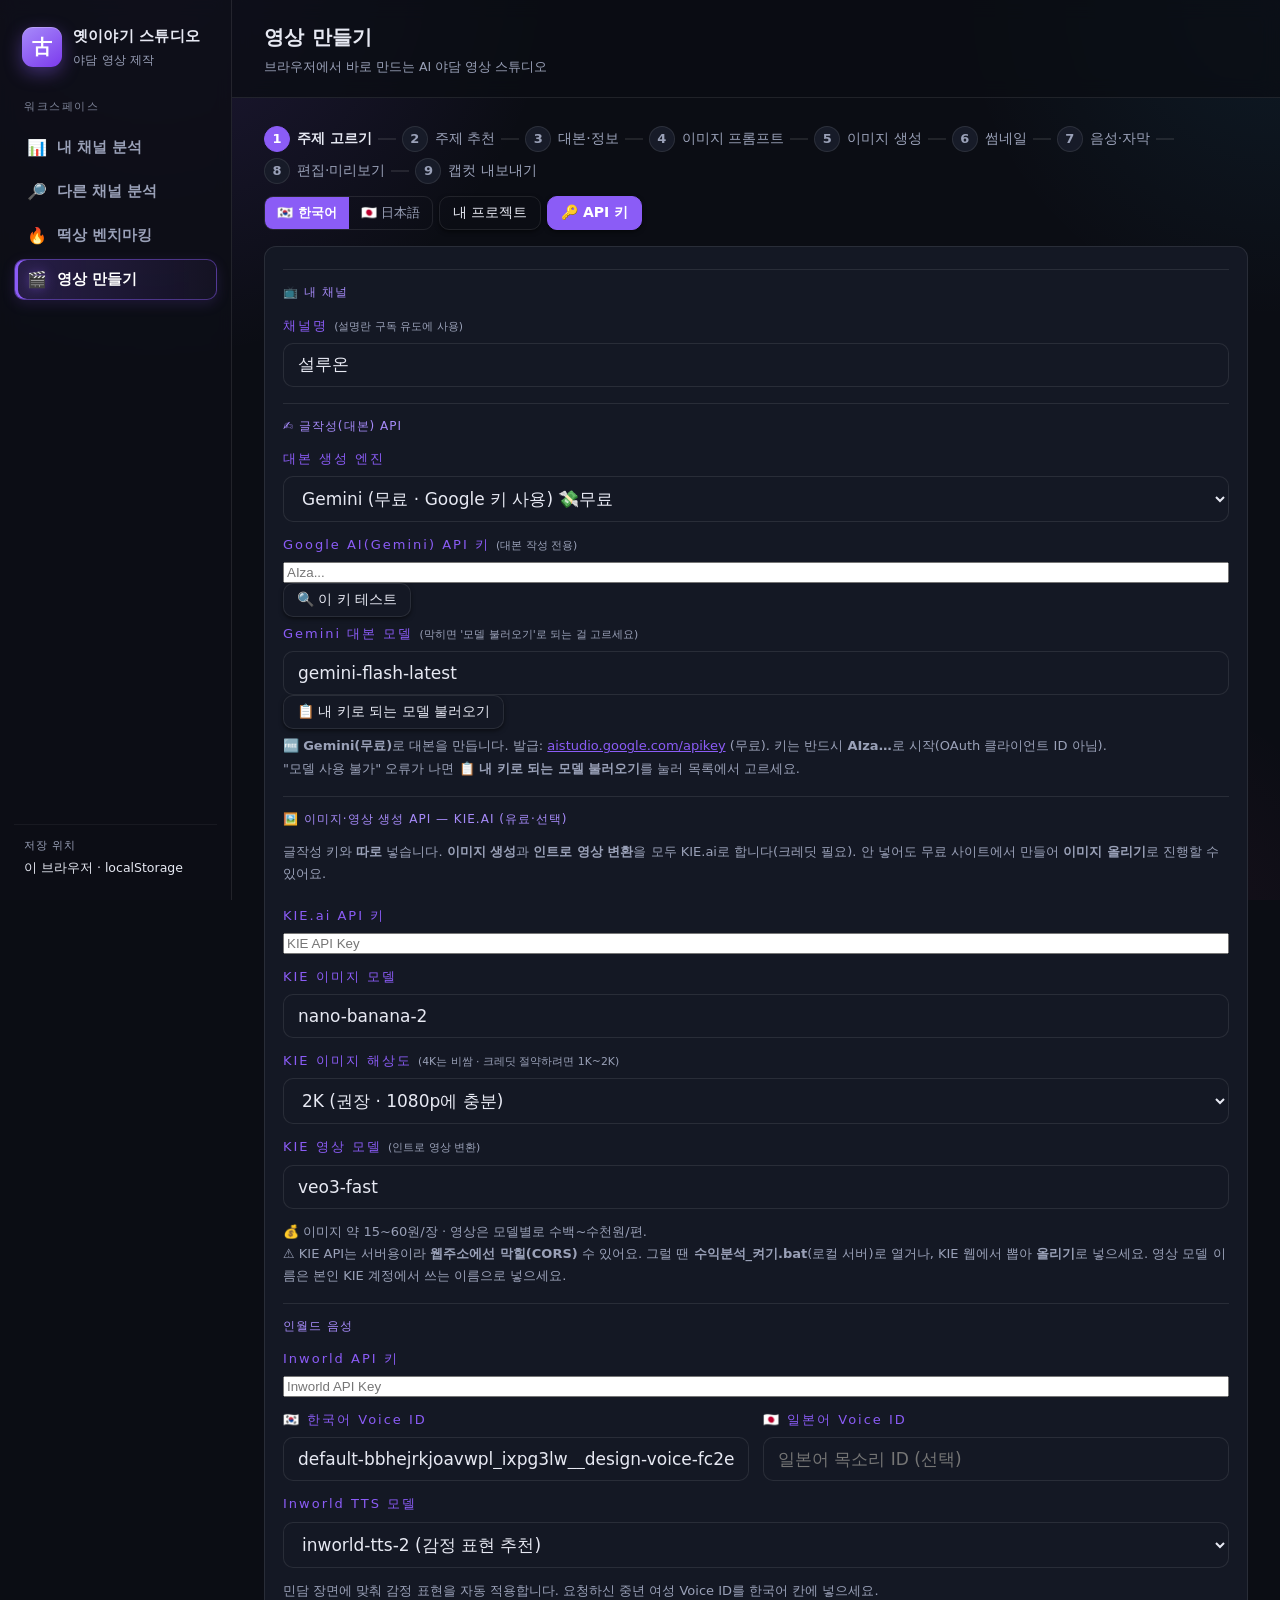
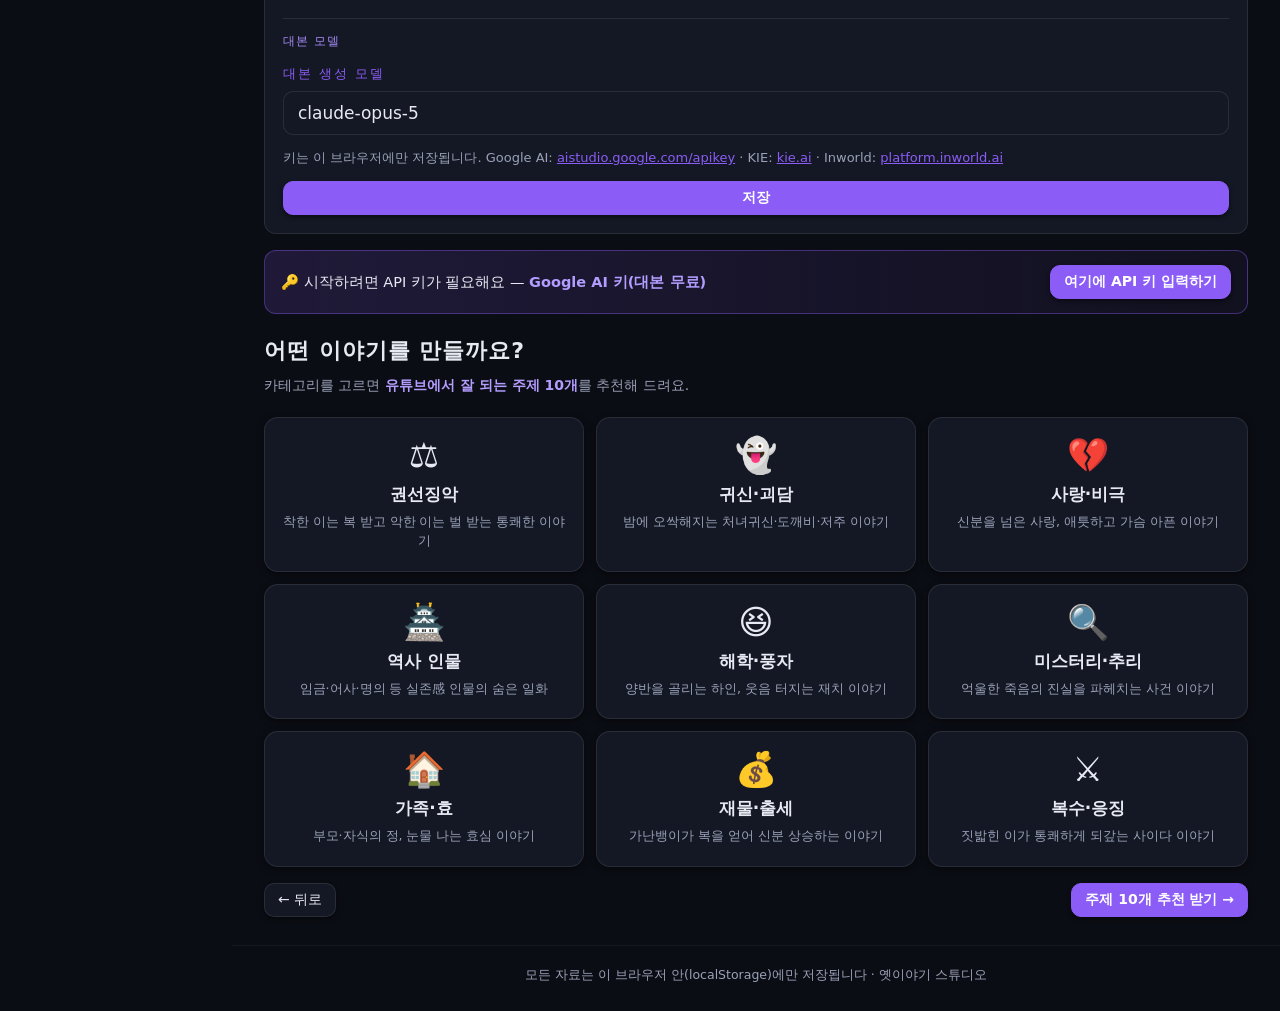
==== latest.html @ db1f82d8 "Protect saved projects during startup" ====
<!DOCTYPE html>
<html lang="ko">
<head>
  <meta charset="UTF-8" />
  <meta name="viewport" content="width=device-width, initial-scale=1.0" />
  <title>옛이야기 곳간 · 민담·야담 창작 프로그램</title>
  <link rel="preconnect" href="https://fonts.googleapis.com" />
  <link rel="preconnect" href="https://fonts.gstatic.com" crossorigin />
  <link href="https://fonts.googleapis.com/css2?family=Nanum+Myeongjo:wght@400;700;800&family=Gaegu:wght@400;700&display=swap" rel="stylesheet" />
  <link rel="stylesheet" href="styles.css" />
</head>
<body>
  <div class="app">
    <aside class="sidebar" id="sidebar">
      <div class="side-brand">
        <span class="brand-orb">古</span>
        <div class="brand-text">
          <h1>옛이야기 스튜디오</h1>
          <p>야담 영상 제작</p>
        </div>
      </div>
      <div class="side-label">워크스페이스</div>
      <nav class="tabs" id="tabs">
        <button class="tab" data-tab="mychannel" data-title="내 채널 분석"><span class="tab-ico">📊</span><span class="tab-txt">내 채널 분석</span></button>
        <button class="tab" data-tab="otherchannel" data-title="다른 채널 분석"><span class="tab-ico">🔎</span><span class="tab-txt">다른 채널 분석</span></button>
        <button class="tab" data-tab="benchmark" data-title="떡상 벤치마킹"><span class="tab-ico">🔥</span><span class="tab-txt">떡상 벤치마킹</span></button>
        <button class="tab tab-producer is-active" data-tab="producer" data-title="영상 만들기"><span class="tab-ico">🎬</span><span class="tab-txt">영상 만들기</span></button>
        <button class="tab tab-studio" data-tab="studio" data-title="대본 공방"><span class="tab-ico">✦</span><span class="tab-txt">대본 공방</span></button>
        <button class="tab" data-tab="inspire" data-title="영감 얻기"><span class="tab-ico">🎲</span><span class="tab-txt">영감 얻기</span></button>
        <button class="tab" data-tab="write" data-title="이야기 짓기"><span class="tab-ico">✍️</span><span class="tab-txt">이야기 짓기</span></button>
        <button class="tab" data-tab="library" data-title="이야기 서재"><span class="tab-ico">📚</span><span class="tab-txt">이야기 서재</span><span class="count" id="libCount">0</span></button>
      </nav>
      <div class="side-foot">
        <div class="side-foot-label">저장 위치</div>
        <div class="side-foot-name">이 브라우저 · localStorage</div>
      </div>
    </aside>

    <div class="workarea">
      <header class="topbar">
        <div>
          <div class="topbar-title" id="topTitle">영상 만들기</div>
          <div class="topbar-sub">브라우저에서 바로 만드는 AI 야담 영상 스튜디오</div>
        </div>
      </header>

    <main>
      <!-- ============ 영상 만들기 (제작 마법사) ============ -->
      <section class="panel is-active" id="panel-producer">
        <div class="prod">
          <div class="prod-topbar">
            <div class="prod-stepper" id="prodStepper"></div>
            <div class="prod-topbtns">
              <div class="lang-toggle" id="langToggle">
                <button data-lang="ko" class="on">🇰🇷 한국어</button>
                <button data-lang="ja">🇯🇵 日本語</button>
              </div>
              <button class="btn btn-ghost sm" id="prodProjects">내 프로젝트</button>
              <button class="btn btn-primary sm" id="prodSettings">🔑 API 키</button>
            </div>
          </div>

          <!-- 키 설정 패널 -->
          <div class="settings-panel" id="prodKeyPanel" hidden>
            <div class="key-divider">📺 내 채널</div>
            <label class="field">
              <span class="field-label">채널명 <small>(설명란 구독 유도에 사용)</small></span>
              <input type="text" id="prodChannelName" placeholder="설루온" autocomplete="off" />
            </label>

            <div class="key-divider">✍️ 글작성(대본) API</div>
            <label class="field">
              <span class="field-label">대본 생성 엔진</span>
              <select id="prodTextProvider">
                <option value="gemini">Gemini (무료 · Google 키 사용) 💸무료</option>
                <option value="claude">Claude (유료 · 고품질)</option>
              </select>
            </label>
            <div id="geminiTextField">
              <label class="field">
                <span class="field-label">Google AI(Gemini) API 키 <small>(대본 작성 전용)</small></span>
                <input type="password" id="prodGeminiKey" placeholder="AIza..." autocomplete="off" />
              </label>
              <div class="yt-row" style="margin:0 0 6px">
                <button type="button" class="btn sm" id="prodTestGemini">🔍 이 키 테스트</button>
                <span id="prodTestGeminiResult" class="settings-note" style="margin:0"></span>
              </div>
              <label class="field">
                <span class="field-label">Gemini 대본 모델 <small>(막히면 '모델 불러오기'로 되는 걸 고르세요)</small></span>
                <input type="text" id="prodGeminiTextModel" list="geminiTextModelList" placeholder="gemini-flash-latest" />
                <datalist id="geminiTextModelList">
                  <option value="gemini-flash-latest"></option>
                  <option value="gemini-2.5-flash"></option>
                  <option value="gemini-2.5-pro"></option>
                  <option value="gemini-2.0-flash"></option>
                </datalist>
              </label>
              <div class="yt-row" style="margin:0 0 6px">
                <button type="button" class="btn sm" id="prodLoadGeminiModels">📋 내 키로 되는 모델 불러오기</button>
                <span id="prodGeminiModelsResult" class="settings-note" style="margin:0"></span>
              </div>
              <p class="settings-note">🆓 <b>Gemini(무료)</b>로 대본을 만듭니다. 발급: <a href="https://aistudio.google.com/apikey" target="_blank" rel="noopener">aistudio.google.com/apikey</a> (무료). 키는 반드시 <b>AIza…</b>로 시작(OAuth 클라이언트 ID 아님). <br>"모델 사용 불가" 오류가 나면 <b>📋 내 키로 되는 모델 불러오기</b>를 눌러 목록에서 고르세요.</p>
            </div>
            <div id="claudeTextField" hidden>
              <label class="field">
                <span class="field-label">Anthropic(Claude) API 키 <small>(유료 · 고품질)</small></span>
                <input type="password" id="prodClaudeKey" placeholder="sk-ant-..." autocomplete="off" />
              </label>
              <p class="settings-note">✍️ <b>Claude(유료)</b>로 고품질 대본. 발급: <a href="https://console.anthropic.com/settings/keys" target="_blank" rel="noopener">console.anthropic.com/settings/keys</a>. 모델은 아래 <b>대본 모델</b>에서 변경.</p>
            </div>

            <div class="key-divider">🖼️ 이미지·영상 생성 API — KIE.ai (유료·선택)</div>
            <p class="settings-note" style="margin-bottom:8px">글작성 키와 <b>따로</b> 넣습니다. <b>이미지 생성</b>과 <b>인트로 영상 변환</b>을 모두 KIE.ai로 합니다(크레딧 필요). 안 넣어도 무료 사이트에서 만들어 <b>이미지 올리기</b>로 진행할 수 있어요.</p>
            <label class="field">
              <span class="field-label">KIE.ai API 키</span>
              <input type="password" id="prodKieKey" placeholder="KIE API Key" autocomplete="off" />
            </label>
            <label class="field">
              <span class="field-label">KIE 이미지 모델</span>
              <input type="text" id="prodKieModel" list="kieModelList" placeholder="nano-banana-2" />
              <datalist id="kieModelList">
                <option value="nano-banana-2">nano-banana-2</option>
                <option value="nano-banana-pro">nano-banana-pro</option>
                <option value="nano-banana-2-lite">nano-banana-2-lite</option>
              </datalist>
            </label>
            <label class="field">
              <span class="field-label">KIE 이미지 해상도 <small>(4K는 비쌈 · 크레딧 절약하려면 1K~2K)</small></span>
              <select id="prodKieRes">
                <option value="1K">1K (가장 저렴)</option>
                <option value="2K" selected>2K (권장 · 1080p에 충분)</option>
                <option value="4K">4K (고화질 · 비쌈)</option>
              </select>
            </label>
            <label class="field">
              <span class="field-label">KIE 영상 모델 <small>(인트로 영상 변환)</small></span>
              <input type="text" id="prodKieVideoModel" list="kieVideoList" placeholder="veo3-fast" />
              <datalist id="kieVideoList">
                <option value="veo3-fast"></option>
                <option value="veo3"></option>
                <option value="kling-v2"></option>
                <option value="runway-gen3"></option>
                <option value="sora-2"></option>
              </datalist>
            </label>
            <p class="settings-note">💰 이미지 약 15~60원/장 · 영상은 모델별로 수백~수천원/편. <br>⚠ KIE API는 서버용이라 <b>웹주소에선 막힐(CORS)</b> 수 있어요. 그럴 땐 <b>수익분석_켜기.bat</b>(로컬 서버)로 열거나, KIE 웹에서 뽑아 <b>올리기</b>로 넣으세요. 영상 모델 이름은 본인 KIE 계정에서 쓰는 이름으로 넣으세요.</p>

            <div class="key-divider">인월드 음성</div>
            <label class="field">
              <span class="field-label">Inworld API 키</span>
              <input type="password" id="prodInworldKey" placeholder="Inworld API Key" autocomplete="off" />
            </label>
            <div class="editor-row">
              <label class="field" style="flex:1">
                <span class="field-label">🇰🇷 한국어 Voice ID</span>
                <input type="text" id="prodInworldVoiceKo" placeholder="default-bbhe..." autocomplete="off" />
              </label>
              <label class="field" style="flex:1">
                <span class="field-label">🇯🇵 일본어 Voice ID</span>
                <input type="text" id="prodInworldVoiceJa" placeholder="일본어 목소리 ID (선택)" autocomplete="off" />
              </label>
            </div>
            <label class="field">
              <span class="field-label">Inworld TTS 모델</span>
              <select id="prodInworldModel"><option value="inworld-tts-2">inworld-tts-2 (감정 표현 추천)</option><option value="inworld-tts-1.5-max">inworld-tts-1.5-max</option></select>
            </label>
            <p class="settings-note">민담 장면에 맞춰 감정 표현을 자동 적용합니다. 요청하신 중년 여성 Voice ID를 한국어 칸에 넣으세요.</p>

            <div class="key-divider">대본 모델</div>
            <label class="field">
              <span class="field-label">대본 생성 모델</span>
              <input type="text" id="prodModel" list="modelList" placeholder="claude-opus-5" />
            </label>
            <p class="settings-note">키는 이 브라우저에만 저장됩니다. Google AI: <a href="https://aistudio.google.com/apikey" target="_blank" rel="noopener">aistudio.google.com/apikey</a> · KIE: <a href="https://kie.ai" target="_blank" rel="noopener">kie.ai</a> · Inworld: <a href="https://platform.inworld.ai" target="_blank" rel="noopener">platform.inworld.ai</a></p>
            <button class="btn btn-primary sm" id="prodSaveKeys">저장</button>
          </div>

          <!-- 프로젝트 목록 패널 -->
          <div class="settings-panel" id="prodProjPanel" hidden>
            <span class="field-label">저장된 프로젝트</span>
            <div id="prodProjList" class="proj-list"></div>
          </div>

          <div class="prod-body" id="prodBody"></div>

          <div class="prod-nav" id="prodNav"></div>
        </div>
      </section>

      <!-- ============ 영감 얻기 ============ -->
      <section class="panel" id="panel-inspire">
        <div class="panel-head">
          <h2>이야기 씨앗 뽑기</h2>
          <p class="hint">주사위를 굴리듯 옛이야기 재료를 뽑아 보세요. 마음에 드는 조합이 나오면 <b>이 씨앗으로 이야기 짓기</b>를 눌러 바로 글을 쓸 수 있어요.</p>
        </div>

        <div class="seed-grid">
          <article class="seed-card" data-key="opening">
            <div class="seed-label">시작하는 말</div>
            <div class="seed-value" id="seed-opening">—</div>
            <button class="reroll" data-reroll="opening" title="다시 뽑기">↻</button>
          </article>
          <article class="seed-card" data-key="character">
            <div class="seed-label">등장인물</div>
            <div class="seed-value" id="seed-character">—</div>
            <button class="reroll" data-reroll="character" title="다시 뽑기">↻</button>
          </article>
          <article class="seed-card" data-key="setting">
            <div class="seed-label">때와 곳</div>
            <div class="seed-value" id="seed-setting">—</div>
            <button class="reroll" data-reroll="setting" title="다시 뽑기">↻</button>
          </article>
          <article class="seed-card" data-key="event">
            <div class="seed-label">일어나는 일</div>
            <div class="seed-value" id="seed-event">—</div>
            <button class="reroll" data-reroll="event" title="다시 뽑기">↻</button>
          </article>
          <article class="seed-card" data-key="item">
            <div class="seed-label">신묘한 물건</div>
            <div class="seed-value" id="seed-item">—</div>
            <button class="reroll" data-reroll="item" title="다시 뽑기">↻</button>
          </article>
          <article class="seed-card" data-key="moral">
            <div class="seed-label">전하는 교훈</div>
            <div class="seed-value" id="seed-moral">—</div>
            <button class="reroll" data-reroll="moral" title="다시 뽑기">↻</button>
          </article>
        </div>

        <div class="seed-actions">
          <button class="btn btn-primary" id="rollAll">🎲 전부 새로 뽑기</button>
          <button class="btn" id="useSeed">✍️ 이 씨앗으로 이야기 짓기</button>
        </div>
      </section>

      <!-- ============ 이야기 짓기 ============ -->
      <section class="panel" id="panel-write">
        <div class="editor">
          <div class="editor-row">
            <label class="field genre-field">
              <span class="field-label">갈래</span>
              <select id="genre">
                <option>민담</option>
                <option>야담</option>
                <option>전설</option>
                <option>신화</option>
                <option>우화</option>
                <option>옛날이야기</option>
              </select>
            </label>
            <label class="field title-field">
              <span class="field-label">제목</span>
              <input type="text" id="title" placeholder="예) 은혜 갚은 호랑이" maxlength="60" />
            </label>
          </div>

          <div class="seed-strip" id="seedStrip" hidden>
            <span class="strip-label">뽑은 씨앗</span>
            <div class="strip-chips" id="seedChips"></div>
            <button class="chip-insert" id="insertSeed" title="본문 앞에 살짝 넣기">본문에 넣기</button>
          </div>

          <label class="field">
            <span class="field-label">본문</span>
            <textarea id="body" placeholder="옛날 옛적, 호랑이 담배 피우던 시절에…"></textarea>
          </label>

          <div class="editor-foot">
            <span class="meta" id="wordCount">0자</span>
            <div class="editor-buttons">
              <button class="btn" id="newStory">새 이야기</button>
              <button class="btn btn-primary" id="saveStory">저장하기</button>
            </div>
          </div>
        </div>
      </section>

      <!-- ============ 이야기 서재 ============ -->
      <section class="panel" id="panel-library">
        <div class="panel-head library-head">
          <h2>이야기 서재</h2>
          <div class="lib-tools">
            <input type="search" id="search" placeholder="제목·내용 찾기" />
            <button class="btn btn-ghost" id="exportAll" title="모든 이야기를 백업 파일로 내려받기">전체 내보내기</button>
          </div>
        </div>
        <div id="libraryList" class="library-list"></div>
        <p class="empty" id="libEmpty">아직 지은 이야기가 없어요. <b>이야기 짓기</b>에서 첫 이야기를 남겨 보세요.</p>
      </section>
      <!-- ============ 대본 공방 (AI) ============ -->
      <section class="panel" id="panel-studio">
        <div class="studio">
          <div class="studio-bar">
            <div class="mode-picker" id="modePicker">
              <button class="mode is-active" data-mode="daebon">① 야담 대본</button>
              <button class="mode" data-mode="flow">② 이미지 프롬프트</button>
              <button class="mode" data-mode="thumb">③ 썸네일</button>
            </div>
            <div class="studio-tools">
              <button class="btn btn-ghost sm" id="styleBtn" hidden>화풍 프리셋</button>
              <button class="btn btn-ghost sm" id="newChat">새 대화</button>
              <button class="btn btn-ghost sm" id="exportChat">대화 내보내기</button>
              <button class="btn btn-ghost sm" id="settingsBtn">⚙ 설정</button>
            </div>
          </div>

          <p class="mode-desc" id="modeDesc"></p>

          <!-- 설정 패널 -->
          <div class="settings-panel" id="settingsPanel" hidden>
            <label class="field">
              <span class="field-label">Anthropic API 키 <small>(브라우저에만 저장, 서버 전송 없음)</small></span>
              <input type="password" id="apiKey" placeholder="sk-ant-..." autocomplete="off" />
            </label>
            <div class="editor-row">
              <label class="field" style="flex:1">
                <span class="field-label">모델</span>
                <input type="text" id="model" list="modelList" placeholder="claude-opus-5" />
                <datalist id="modelList">
                  <option value="claude-opus-5"></option>
                  <option value="claude-sonnet-5"></option>
                  <option value="claude-haiku-4-5-20251001"></option>
                  <option value="claude-opus-4-1"></option>
                  <option value="claude-sonnet-4-5"></option>
                </datalist>
              </label>
              <label class="field" style="width:150px">
                <span class="field-label">응답 최대 길이</span>
                <input type="number" id="maxTokens" value="16000" min="1024" max="64000" step="1024" />
              </label>
            </div>
            <p class="settings-note">Opus판 프롬프트는 <b>opus</b> 모델, 가벼운 진행은 <b>sonnet</b> 모델을 추천합니다. 키는 <a href="https://console.anthropic.com/settings/keys" target="_blank" rel="noopener">console.anthropic.com</a>에서 발급.</p>
            <button class="btn btn-primary sm" id="saveSettings">저장</button>
          </div>

          <!-- 화풍 프리셋 패널 -->
          <div class="settings-panel" id="stylePanel" hidden>
            <span class="field-label">화풍 프리셋 (선택하면 입력창에 삽입)</span>
            <div class="style-list" id="styleList"></div>
          </div>

          <!-- 채팅 -->
          <div class="chat-log" id="chatLog">
            <div class="chat-hello" id="chatHello"></div>
          </div>

          <div class="chat-input-row">
            <button class="btn sm" id="continueBtn" title="이어서 작성">계속</button>
            <textarea id="chatInput" rows="2" placeholder="메시지를 입력하세요. (Enter 전송 · Shift+Enter 줄바꿈)"></textarea>
            <button class="btn btn-primary" id="sendBtn">보내기</button>
            <button class="btn" id="stopBtn" hidden>중지</button>
          </div>
        </div>
      </section>
      <!-- ============ 유튜브 분석·벤치마킹 ============ -->
      <!-- 📊 내 채널 분석 · 수익 (구글 로그인) -->
      <section class="panel" id="panel-mychannel">
        <div class="yt">
          <div class="yt-section">
            <h2 class="prod-h">내 채널 분석 · 수익</h2>
            <p class="prod-sub">구글로 로그인하면 <b>최근 28일 조회수·시청시간·구독자 증가·예상 수익</b>이 바로 나옵니다. (반드시 <b>수익분석_켜기.bat</b>=localhost로 열어야 로그인돼요.)</p>
            <label class="field">
              <span class="field-label">OAuth 클라이언트 ID <small>(한 번만 입력하면 기억됩니다)</small></span>
              <input type="text" id="ytClientId" placeholder="xxxxx.apps.googleusercontent.com" autocomplete="off" />
            </label>
            <div class="yt-row">
              <button class="btn btn-primary" id="ytLogin">🔓 로그인하고 분석 보기</button>
              <button class="btn btn-ghost sm" id="ytLogout" hidden>로그아웃</button>
            </div>
            <div id="ytMineResult"></div>
            <p class="settings-note" style="margin-top:14px">※ 예상 수익은 수익 창출 채널일 때만. 필요한 API 사용 설정: Google Cloud에서 <b>YouTube Analytics API</b> + <b>YouTube Data API v3</b>.</p>
          </div>
        </div>
      </section>

      <!-- 🔎 다른 채널 분석 (공개 지표) -->
      <section class="panel" id="panel-otherchannel">
        <div class="yt">
          <div class="yt-section">
            <h2 class="prod-h">다른 채널 분석 <span style="font-size:13px;color:var(--ink-soft)">(인기 채널 자동)</span></h2>
            <p class="prod-sub">이 메뉴를 열면 <b>자동으로</b> 인기 야담 채널들을 구독자순으로 분석해요. 핸들·URL 입력 필요 없어요. 검색어를 바꾸면 그걸 기억합니다.</p>
            <label class="field">
              <span class="field-label">YouTube Data API 키 <small>(한 번만 저장)</small></span>
              <div class="yt-row" style="margin:0">
                <input type="password" id="ytKey" placeholder="AIza..." autocomplete="off" style="flex:1" />
                <button class="btn sm" id="ytSaveKey">저장</button>
              </div>
            </label>
            <div class="yt-row">
              <input type="text" id="ytChanQuery" placeholder="분야 검색어 (예: 야담, 옛날이야기, 괴담)" />
              <select id="ytChanRegion">
                <option value="KR">🇰🇷 한국</option>
                <option value="JP">🇯🇵 일본</option>
                <option value="US">🇺🇸 미국</option>
              </select>
              <button class="btn btn-primary" id="ytChanSearch">채널 찾기</button>
            </div>
            <div id="ytChannelResult"></div>
          </div>
        </div>
      </section>

      <!-- 🔥 떡상 벤치마킹 -->
      <section class="panel" id="panel-benchmark">
        <div class="yt">
          <div class="yt-section">
            <h2 class="prod-h">떡상 벤치마킹 <span style="font-size:14px;color:var(--ink-soft)">(최근 7일 급상승)</span></h2>
            <p class="prod-sub">이 메뉴를 열면 <b>자동으로</b> 최근 7일 조회수 상위 영상이 떠요. 검색어를 바꾸면 그걸 기억합니다. 제목을 눌러 바로 대본으로.</p>
            <label class="field">
              <span class="field-label">YouTube Data API 키 <small>(한 번만 저장)</small></span>
              <div class="yt-row" style="margin:0">
                <input type="password" id="ytKey2" placeholder="AIza..." autocomplete="off" style="flex:1" />
                <button class="btn sm" id="ytSaveKey2">저장</button>
              </div>
            </label>
            <div class="yt-row">
              <input type="text" id="ytQuery" placeholder="검색어 (예: 야담, 옛날이야기, 괴담)" />
              <select id="ytRegion">
                <option value="KR">🇰🇷 한국</option>
                <option value="JP">🇯🇵 일본</option>
                <option value="US">🇺🇸 미국</option>
              </select>
              <button class="btn btn-primary" id="ytSearch">검색</button>
            </div>
            <div id="ytBenchResult"></div>
          </div>
        </div>
      </section>
    </main>

      <footer class="site-footer">
        <p>모든 자료는 이 브라우저 안(localStorage)에만 저장됩니다 · 옛이야기 스튜디오</p>
      </footer>
    </div>
  </div>

  <!-- 이야기 읽기 창 -->
  <div class="modal" id="readerModal" hidden>
    <div class="modal-backdrop" data-close></div>
    <div class="modal-box scroll-paper">
      <button class="modal-close" data-close title="닫기">✕</button>
      <div class="reader-genre" id="readerGenre"></div>
      <h2 class="reader-title" id="readerTitle"></h2>
      <div class="reader-date" id="readerDate"></div>
      <div class="reader-body" id="readerBody"></div>
      <div class="reader-actions">
        <button class="btn" id="editFromReader">고쳐 쓰기</button>
        <button class="btn btn-ghost" id="exportOne">글로 내보내기</button>
      </div>
    </div>
  </div>

  <div class="toast" id="toast" hidden></div>

  <script src="data.js"></script>
  <script src="prompts.js"></script>
  <script src="app.js"></script>
  <script src="studio.js"></script>
  <script src="producer.js?v=project-recovery-20260804"></script>
  <script src="youtube.js"></script>
</body>
</html>
---- styles.css ----
:root {
  --ink: #e7e9f3;
  --ink-soft: #9aa1b8;
  --paper: #0b0d14;
  --paper-2: #171b28;
  --paper-card: #141824;
  --line: rgba(255,255,255,0.09);
  --line-soft: rgba(255,255,255,0.05);
  --seal: #8b5cf6;
  --seal-soft: #a78bfa;
  --accent: #b39dff;
  --good: #34d399;
  --danger: #f87171;
  --shadow: rgba(0,0,0,0.5);
  --glow: rgba(139,92,246,0.40);
  --sans: "Pretendard", system-ui, -apple-system, "Apple SD Gothic Neo", "Malgun Gothic", "맑은 고딕", sans-serif;
}

* { box-sizing: border-box; }

html, body {
  margin: 0;
  padding: 0;
  background: var(--paper);
  color: var(--ink);
  font-family: var(--sans);
  line-height: 1.7;
  -webkit-font-smoothing: antialiased;
}
body {
  min-height: 100vh;
  background-image:
    radial-gradient(900px circle at 12% -5%, rgba(139,92,246,0.16), transparent 45%),
    radial-gradient(800px circle at 100% 0%, rgba(56,189,248,0.08), transparent 40%),
    radial-gradient(700px circle at 85% 110%, rgba(236,72,153,0.08), transparent 45%);
  background-attachment: fixed;
}

/* ===== 앱 셸 (사이드바 + 본문) ===== */
.app { display: flex; min-height: 100vh; }

.sidebar {
  flex: none;
  width: 232px;
  position: sticky;
  top: 0;
  align-self: flex-start;
  height: 100vh;
  overflow-y: auto;
  background: rgba(13,15,23,0.86);
  backdrop-filter: blur(8px);
  border-right: 1px solid var(--line);
  padding: 20px 14px;
  display: flex;
  flex-direction: column;
  gap: 6px;
}
.side-brand { display: flex; align-items: center; gap: 11px; padding: 4px 8px 14px; }
.brand-orb {
  flex: none; width: 40px; height: 40px; display: grid; place-items: center;
  font-size: 20px; font-weight: 800; color: #fff; border-radius: 11px;
  background: linear-gradient(145deg, #a78bfa, #7c3aed);
  box-shadow: 0 6px 18px var(--glow), inset 0 1px 0 rgba(255,255,255,0.25);
}
.brand-text h1 { margin: 0; font-size: 15px; font-weight: 800; letter-spacing: .2px; }
.brand-text p { margin: 1px 0 0; font-size: 11.5px; color: var(--ink-soft); letter-spacing: .3px; }
.side-label {
  font-size: 11px; letter-spacing: 1.5px; color: var(--ink-soft);
  text-transform: uppercase; padding: 8px 10px 4px; opacity: .8;
}

.tabs { display: flex; flex-direction: column; gap: 3px; }
.tab {
  appearance: none; border: 1px solid transparent; background: transparent;
  color: var(--ink-soft); font-family: inherit; font-size: 14.5px; font-weight: 600;
  cursor: pointer; border-radius: 10px; padding: 10px 12px;
  display: flex; align-items: center; gap: 10px; text-align: left;
  transition: background .14s, color .14s, border-color .14s;
}
/* 사용 안 하는 탭 숨김 (영상 만들기 · 유튜브 분석만 노출) */
.tab[data-tab="inspire"], .tab[data-tab="write"], .tab[data-tab="library"], .tab[data-tab="studio"] { display: none; }
.tab-ico { font-size: 16px; width: 20px; text-align: center; flex: none; }
.tab-txt { flex: 1; }
.tab:hover { background: rgba(255,255,255,0.05); color: var(--ink); }
.tab.is-active {
  background: linear-gradient(90deg, rgba(139,92,246,0.22), rgba(139,92,246,0.06));
  color: #fff; border-color: rgba(139,92,246,0.45);
  box-shadow: inset 3px 0 0 var(--seal), 0 4px 14px rgba(139,92,246,0.15);
}
.count {
  display: inline-grid; place-items: center; min-width: 20px; height: 20px; padding: 0 6px;
  background: var(--seal); color: #fff; border-radius: 20px; font-size: 11px; font-weight: 700;
}
.tab:not(.is-active) .count { background: rgba(255,255,255,0.12); color: var(--ink-soft); }

.side-foot { margin-top: auto; padding: 12px 10px 2px; border-top: 1px solid var(--line-soft); }
.side-foot-label { font-size: 10.5px; letter-spacing: 1px; color: var(--ink-soft); text-transform: uppercase; }
.side-foot-name { font-size: 12.5px; color: var(--ink); margin-top: 2px; }

/* ===== 본문 영역 ===== */
.workarea { flex: 1; min-width: 0; display: flex; flex-direction: column; }
.topbar {
  display: flex; align-items: center; justify-content: space-between;
  padding: 20px 32px; border-bottom: 1px solid var(--line);
  position: sticky; top: 0; z-index: 5;
  background: rgba(11,13,20,0.78); backdrop-filter: blur(10px);
}
.topbar-title { font-size: 20px; font-weight: 800; letter-spacing: .3px; }
.topbar-sub { font-size: 12.5px; color: var(--ink-soft); margin-top: 2px; }

/* ===== 본문 공통 ===== */
main { flex: 1; padding: 28px 32px; max-width: 1080px; width: 100%; }
.panel { display: none; animation: fade .3s ease; }
.panel.is-active { display: block; }
@keyframes fade { from { opacity: 0; transform: translateY(6px);} to { opacity: 1; transform: none;} }

.panel-head h2 {
  margin: 0 0 6px;
  font-size: 24px;
  letter-spacing: 2px;
}
.hint, .meta { color: var(--ink-soft); }
.hint { font-size: 14px; margin: 0 0 22px; }
.hint b { color: var(--accent); }

/* ===== 씨앗 카드 ===== */
.seed-grid {
  display: grid;
  grid-template-columns: repeat(2, 1fr);
  gap: 14px;
}
.seed-card {
  position: relative;
  background: var(--paper-card);
  border: 1px solid var(--line);
  border-radius: 12px;
  padding: 16px 46px 16px 18px;
  min-height: 78px;
  box-shadow: 0 2px 6px var(--shadow);
}
.seed-label {
  font-size: 13px;
  color: var(--seal);
  letter-spacing: 3px;
  margin-bottom: 6px;
}
.seed-value {
  font-size: 19px;
  font-weight: 700;
  min-height: 26px;
  transition: opacity .18s;
}
.seed-value.flip { opacity: 0; }
.reroll {
  position: absolute;
  top: 12px;
  right: 12px;
  width: 30px;
  height: 30px;
  border-radius: 50%;
  border: 1px solid var(--line);
  background: var(--paper-2);
  color: var(--ink-soft);
  font-size: 16px;
  cursor: pointer;
  transition: transform .3s, background .15s;
}
.reroll:hover { background: var(--paper); color: var(--ink); }
.reroll:active { transform: rotate(180deg); }

.seed-actions {
  display: flex;
  gap: 12px;
  margin-top: 24px;
  flex-wrap: wrap;
}

/* ===== 버튼 ===== */
.btn {
  appearance: none;
  font-family: inherit;
  font-size: 16px;
  padding: 11px 22px;
  border-radius: 10px;
  border: 1px solid var(--line);
  background: var(--paper-card);
  color: var(--ink);
  cursor: pointer;
  transition: all .15s;
  box-shadow: 0 2px 4px var(--shadow);
}
.btn:hover { transform: translateY(-1px); }
.btn:active { transform: translateY(0); }
.btn-primary {
  background: var(--seal);
  border-color: var(--seal);
  color: #fff;
  font-weight: 700;
}
.btn-primary:hover { background: var(--seal-soft); }
.btn-ghost { background: transparent; }

/* ===== 에디터 ===== */
.editor { display: flex; flex-direction: column; gap: 16px; }
.editor-row { display: flex; gap: 14px; }
.field { display: flex; flex-direction: column; gap: 6px; }
.title-field { flex: 1; }
.field-label { font-size: 13px; color: var(--seal); letter-spacing: 2px; }
select, input[type="text"], input[type="search"], textarea {
  font-family: inherit;
  font-size: 17px;
  color: var(--ink);
  background: var(--paper-card);
  border: 1px solid var(--line);
  border-radius: 10px;
  padding: 11px 14px;
  transition: border-color .15s, box-shadow .15s;
}
select:focus, input:focus, textarea:focus {
  outline: none;
  border-color: var(--seal);
  box-shadow: 0 0 0 3px rgba(139,92,246,0.30);
}
textarea {
  min-height: 340px;
  resize: vertical;
  line-height: 2;
  background-image: none;
}
.editor-foot {
  display: flex;
  justify-content: space-between;
  align-items: center;
}
.editor-buttons { display: flex; gap: 10px; }

/* 씨앗 띠 */
.seed-strip[hidden] { display: none; }
.seed-strip {
  display: flex;
  align-items: center;
  gap: 10px;
  flex-wrap: wrap;
  background: var(--paper-2);
  border: 1px dashed var(--line);
  border-radius: 10px;
  padding: 10px 14px;
}
.strip-label { font-size: 13px; color: var(--seal); letter-spacing: 2px; }
.strip-chips { display: flex; gap: 6px; flex-wrap: wrap; flex: 1; }
.chip {
  font-size: 13px;
  background: var(--paper-card);
  border: 1px solid var(--line);
  border-radius: 20px;
  padding: 3px 12px;
}
.chip-insert {
  font-family: inherit;
  font-size: 13px;
  border: 1px solid var(--seal);
  color: var(--seal);
  background: transparent;
  border-radius: 20px;
  padding: 4px 12px;
  cursor: pointer;
}
.chip-insert:hover { background: var(--seal); color: #fff; }

/* ===== 서재 ===== */
.library-head { display: flex; justify-content: space-between; align-items: flex-end; gap: 16px; flex-wrap: wrap; }
.lib-tools { display: flex; gap: 10px; align-items: center; }
#search { min-width: 180px; }
.library-list {
  display: grid;
  grid-template-columns: repeat(2, 1fr);
  gap: 14px;
  margin-top: 20px;
}
.story-card {
  background: var(--paper-card);
  border: 1px solid var(--line);
  border-radius: 12px;
  padding: 16px 18px;
  box-shadow: 0 2px 6px var(--shadow);
  cursor: pointer;
  transition: transform .12s, box-shadow .12s;
  display: flex;
  flex-direction: column;
  gap: 8px;
}
.story-card:hover { transform: translateY(-2px); box-shadow: 0 6px 14px var(--shadow); }
.story-card .genre-tag {
  align-self: flex-start;
  font-size: 12px;
  letter-spacing: 2px;
  color: #fff;
  background: var(--accent);
  border-radius: 6px;
  padding: 2px 10px;
}
.story-card h3 { margin: 0; font-size: 19px; }
.story-card .excerpt {
  color: var(--ink-soft);
  font-size: 14px;
  line-height: 1.6;
  display: -webkit-box;
  -webkit-line-clamp: 3;
  -webkit-box-orient: vertical;
  overflow: hidden;
}
.story-card .card-foot {
  display: flex;
  justify-content: space-between;
  align-items: center;
  font-size: 12px;
  color: var(--ink-soft);
  margin-top: 4px;
}
.card-del {
  border: none;
  background: transparent;
  color: var(--ink-soft);
  cursor: pointer;
  font-size: 13px;
  padding: 2px 6px;
  border-radius: 6px;
}
.card-del:hover { color: var(--seal); background: var(--paper-2); }
.empty {
  text-align: center;
  color: var(--ink-soft);
  padding: 50px 0;
  font-size: 15px;
}
.empty b { color: var(--accent); }

/* ===== 꼬리말 ===== */
.site-footer {
  padding: 18px 34px 26px;
  border-top: 1px solid var(--line-soft);
  color: var(--ink-soft);
  font-size: 12.5px;
  text-align: center;
}
.site-footer p { margin: 0; }

/* ===== 읽기 창 ===== */
.modal { position: fixed; inset: 0; display: grid; place-items: center; z-index: 50; padding: 20px; }
.modal[hidden] { display: none; }
.modal-backdrop { position: absolute; inset: 0; background: rgba(0,0,0,0.72); backdrop-filter: blur(2px); }
.modal-box {
  position: relative;
  width: min(680px, 100%);
  max-height: 86vh;
  overflow-y: auto;
  background: var(--paper-card);
  border: 1px solid var(--line);
  border-radius: 14px;
  padding: 40px 44px;
  box-shadow: 0 18px 50px rgba(0,0,0,0.35);
}
.scroll-paper {
  background-image: none;
}
.modal-close {
  position: absolute; top: 16px; right: 18px;
  border: none; background: transparent; font-size: 20px;
  color: var(--ink-soft); cursor: pointer;
}
.modal-close:hover { color: var(--seal); }
.reader-genre { color: var(--seal); letter-spacing: 3px; font-size: 13px; }
.reader-title { margin: 6px 0 4px; font-size: 28px; letter-spacing: 2px; }
.reader-date { color: var(--ink-soft); font-size: 13px; margin-bottom: 22px; }
.reader-body { font-size: 18px; line-height: 2.1; white-space: pre-wrap; }
.reader-actions { display: flex; gap: 10px; margin-top: 28px; padding-top: 18px; border-top: 1px solid var(--line-soft); }

/* ===== 알림 ===== */
.toast {
  position: fixed;
  bottom: 28px; left: 50%;
  transform: translateX(-50%) translateY(20px);
  background: var(--ink);
  color: var(--paper);
  padding: 12px 22px;
  border-radius: 30px;
  font-size: 15px;
  box-shadow: 0 6px 20px rgba(0,0,0,0.3);
  opacity: 0;
  transition: opacity .25s, transform .25s;
  z-index: 60;
}
.toast.show { opacity: 1; transform: translateX(-50%) translateY(0); }
.toast[hidden] { display: none; }

/* ===== 대본 공방 (AI 스튜디오) ===== */
.tab-studio .tab-ico { color: var(--seal-soft); }
.studio { display: flex; flex-direction: column; gap: 14px; }
.studio-bar {
  display: flex; justify-content: space-between; align-items: center;
  gap: 12px; flex-wrap: wrap;
}
.mode-picker { display: flex; gap: 4px; }
.mode {
  font-family: inherit; font-size: 15px;
  border: 1px solid var(--line); background: var(--paper-2);
  color: var(--ink-soft); padding: 8px 14px; border-radius: 8px; cursor: pointer;
  transition: all .15s;
}
.mode:hover { background: var(--paper-card); color: var(--ink); }
.mode.is-active { background: var(--seal); border-color: var(--seal); color: #fff; font-weight: 700; }
.studio-tools { display: flex; gap: 6px; flex-wrap: wrap; }
.btn.sm { padding: 7px 13px; font-size: 14px; }
.mode-desc { margin: 0; color: var(--ink-soft); font-size: 14px; }
.mode-desc b { color: var(--accent); }

.settings-panel[hidden] { display: none; }
.settings-panel {
  background: var(--paper-card);
  border: 1px solid var(--line);
  border-radius: 12px;
  padding: 18px;
  display: flex; flex-direction: column; gap: 12px;
}
.settings-panel small { font-weight: 400; color: var(--ink-soft); letter-spacing: 0; }
.settings-note { margin: 0; font-size: 13px; color: var(--ink-soft); }
.key-divider { font-size: 12px; letter-spacing: 1px; color: var(--seal-soft); text-transform: uppercase; border-top: 1px solid var(--line); padding-top: 12px; margin-top: 4px; }
.settings-note a { color: var(--seal); }

.style-list { display: grid; grid-template-columns: repeat(2, 1fr); gap: 8px; }
.style-chip {
  text-align: left;
  font-family: inherit; font-size: 14px;
  border: 1px solid var(--line); background: var(--paper-2);
  color: var(--ink); padding: 10px 12px; border-radius: 9px; cursor: pointer;
  transition: all .12s;
}
.style-preview {
  width: 100%; aspect-ratio: 16 / 9; margin-bottom: 9px; border-radius: 8px;
  background-size: cover; background-position: center;
  background-repeat: no-repeat; border: 1px solid var(--line);
}
.style-chip:hover { border-color: var(--seal); background: var(--paper); }
.style-chip.sel { border-color: var(--seal); background: rgba(139,92,246,0.14); box-shadow: 0 0 0 2px rgba(139,92,246,0.35); }
.style-chip.sel b::before { content: "✓ "; }
.style-chip b { display: block; color: var(--seal); margin-bottom: 3px; font-size: 13px; }
.style-chip span { font-size: 12px; color: var(--ink-soft); line-height: 1.4; }

.chat-log {
  border: 1px solid var(--line);
  border-radius: 12px;
  background: var(--paper);
  background-image: repeating-linear-gradient(90deg, rgba(140,110,60,0.03) 0 3px, transparent 3px 9px);
  padding: 18px;
  min-height: 46vh;
  max-height: 62vh;
  overflow-y: auto;
  display: flex; flex-direction: column; gap: 14px;
}
.chat-hello {
  color: var(--ink-soft); font-size: 14.5px; line-height: 1.8;
  background: var(--paper-2); border: 1px dashed var(--line);
  border-radius: 10px; padding: 16px 18px;
}
.chat-hello b { color: var(--accent); }
.msg { display: flex; flex-direction: column; gap: 4px; max-width: 92%; }
.msg.user { align-self: flex-end; align-items: flex-end; }
.msg.assistant { align-self: flex-start; }
.msg-who { font-size: 12px; color: var(--seal); letter-spacing: 1px; padding: 0 4px; }
.msg-body {
  border-radius: 12px; padding: 12px 16px;
  font-size: 15.5px; line-height: 1.85;
  white-space: pre-wrap; word-break: break-word;
}
.msg.user .msg-body { background: var(--seal); color: #fff; border-bottom-right-radius: 4px; }
.msg.assistant .msg-body { background: var(--paper-card); border: 1px solid var(--line); border-bottom-left-radius: 4px; }
.msg-body b { font-weight: 700; }
.msg-body code {
  font-family: ui-monospace, "D2Coding", monospace; font-size: 13px;
  background: rgba(140,110,60,0.14); padding: 1px 5px; border-radius: 4px;
}
.msg-body pre {
  background: #0d1017; color: #dfe6f2; border-radius: 8px;
  padding: 12px 14px; overflow-x: auto; margin: 8px 0;
}
.msg-body pre code { background: none; color: inherit; font-size: 13px; }
.msg-copy {
  align-self: flex-start;
  border: none; background: transparent; color: var(--ink-soft);
  font-size: 12px; cursor: pointer; padding: 2px 4px; border-radius: 6px;
}
.msg-copy:hover { color: var(--seal); background: var(--paper-2); }
.msg .cursor::after { content: "▊"; animation: blink 1s steps(2) infinite; color: var(--seal); }
@keyframes blink { 0%,50%{opacity:1;} 50.01%,100%{opacity:0;} }

.chat-input-row { display: flex; gap: 8px; align-items: flex-end; }
#chatInput { flex: 1; min-height: 52px; resize: vertical; }
#continueBtn { flex: none; }

/* ===== 영상 만들기 (제작 마법사) ===== */
.tab-producer .tab-ico { filter: drop-shadow(0 0 6px var(--glow)); }

.prod { display: flex; flex-direction: column; gap: 16px; }
.prod-topbar { display: flex; justify-content: space-between; align-items: center; gap: 12px; flex-wrap: wrap; }
.prod-topbtns { display: flex; gap: 6px; }

/* 스텝퍼 */
.prod-stepper { display: flex; align-items: center; gap: 6px; flex-wrap: wrap; }
.pstep { display: flex; align-items: center; gap: 7px; }
.pstep-dot {
  width: 26px; height: 26px; border-radius: 50%;
  display: grid; place-items: center; font-size: 13px; font-weight: 700;
  background: var(--paper-2); color: var(--ink-soft); border: 1px solid var(--line);
}
.pstep-name { font-size: 14px; color: var(--ink-soft); }
.pstep.done .pstep-dot { background: var(--good); color: #fff; border-color: var(--good); }
.pstep.active .pstep-dot { background: var(--seal); color: #fff; border-color: var(--seal); }
.pstep.active .pstep-name { color: var(--ink); font-weight: 700; }
.pstep-line { width: 18px; height: 2px; background: var(--line); }
@media (max-width: 720px) { .pstep-name { display: none; } .pstep-line { width: 10px; } }

.prod-body { min-height: 40vh; }
.prod-nav { display: flex; justify-content: space-between; gap: 10px; }

.prod-h {
  font-size: 22px; letter-spacing: 1px; margin: 0 0 4px;
}
.prod-sub { color: var(--ink-soft); font-size: 14px; margin: 0 0 20px; }
.prod-sub b { color: var(--accent); }
.char-box { border: 1px solid var(--line); border-radius: 14px; padding: 16px; margin: 0 0 20px; background: var(--paper-2); }
.char-box .prod-h2 { font-size: 18px; font-weight: 800; margin: 0 0 6px; color: var(--ink); }
.char-box .pkg { margin-bottom: 10px; }

/* 카테고리 그리드 */
.cat-grid { display: grid; grid-template-columns: repeat(3, 1fr); gap: 12px; }
.cat-card {
  border: 1px solid var(--line); background: var(--paper-card);
  border-radius: 14px; padding: 20px 16px; cursor: pointer;
  text-align: center; transition: transform .12s, box-shadow .12s, border-color .12s;
  box-shadow: 0 2px 6px var(--shadow);
}
.cat-card:hover { transform: translateY(-3px); box-shadow: 0 8px 18px var(--shadow); border-color: var(--seal); }
.cat-card.sel { border-color: var(--seal); background: var(--paper); box-shadow: 0 0 0 3px rgba(139,92,246,0.30); }
.cat-emoji { font-size: 34px; line-height: 1; }
.cat-name { font-size: 17px; font-weight: 700; margin-top: 8px; }
.cat-desc { font-size: 12.5px; color: var(--ink-soft); margin-top: 4px; line-height: 1.5; }

/* 주제 추천 카드 */
.topic-list { display: flex; flex-direction: column; gap: 10px; }
.topic-card {
  border: 1px solid var(--line); background: var(--paper-card);
  border-radius: 12px; padding: 14px 16px; cursor: pointer;
  transition: border-color .12s, background .12s; position: relative;
}
.topic-card:hover { border-color: var(--seal); background: var(--paper); }
.topic-card.sel { border-color: var(--seal); box-shadow: 0 0 0 3px rgba(139,92,246,0.30); }
.topic-rank {
  position: absolute; top: 12px; right: 14px;
  font-size: 12px; color: var(--ink-soft); font-weight: 700;
}
.topic-score {
  display: inline-block; font-size: 13px; font-weight: 800; letter-spacing: .3px;
  padding: 3px 10px; border-radius: 20px; margin-bottom: 8px;
  font-variant-numeric: tabular-nums;
}
.topic-score.hot { background: rgba(248,113,113,0.16); color: #fca5a5; border: 1px solid rgba(248,113,113,0.4); }
.topic-score.mid { background: rgba(139,92,246,0.16); color: var(--accent); border: 1px solid rgba(139,92,246,0.4); }
.topic-score.low { background: rgba(255,255,255,0.06); color: var(--ink-soft); border: 1px solid var(--line); }
.topic-title { font-size: 17px; font-weight: 700; padding-right: 40px; }
.topic-hook { font-size: 13.5px; color: var(--ink-soft); margin-top: 5px; line-height: 1.55; }
.topic-thumb2 { font-size: 12.5px; color: var(--seal-soft); margin-top: 5px; }
.topic-thumb2 b { color: var(--accent); }
.script-all { width: 100%; font-size: 15px; }
.len-good { color: var(--good); }
.len-mid { color: var(--accent); }
.len-low { color: var(--danger); }
.pstep { transition: opacity .15s; }
.pstep:hover { opacity: .82; }
.topic-why { font-size: 12.5px; color: var(--good); margin-top: 6px; }

/* 대본 패키지 편집 */
.pkg { display: flex; flex-direction: column; gap: 16px; }
.pkg-field { display: flex; flex-direction: column; gap: 6px; }
.pkg-label { font-size: 13px; color: var(--seal); letter-spacing: 1px; display: flex; justify-content: space-between; align-items: center; }
.pkg-label .copy-mini { border: none; background: transparent; color: var(--ink-soft); font-size: 12px; cursor: pointer; }
.pkg-label .copy-mini:hover { color: var(--seal); }
.pkg input, .pkg textarea { width: 100%; }
.tag-row { display: flex; gap: 6px; flex-wrap: wrap; }
.tag-pill { background: var(--paper-2); border: 1px solid var(--line); border-radius: 20px; padding: 3px 11px; font-size: 13px; }

/* 장면(씬) 목록 */
.scene { border: 1px solid var(--line); background: var(--paper-card); border-radius: 12px; padding: 14px; display: flex; flex-direction: column; gap: 10px; }
.scene-head { display: flex; justify-content: space-between; align-items: center; }
.scene-no { font-size: 13px; color: var(--seal); font-weight: 700; letter-spacing: 1px; }
.scene-badge { font-size: 11px; background: var(--accent); color: #fff; border-radius: 6px; padding: 2px 8px; }
.scene textarea { min-height: 70px; }
.scene-img-row { display: flex; gap: 12px; align-items: flex-start; }
.scene-img {
  flex: none; width: 200px; aspect-ratio: 16/9; border-radius: 8px; overflow: hidden;
  background: var(--paper-2); border: 1px solid var(--line);
  display: grid; place-items: center; color: var(--ink-soft); font-size: 12px; text-align: center;
}
.scene-img img { width: 100%; height: 100%; object-fit: cover; }
.scene-prompt { flex: 1; display: flex; flex-direction: column; gap: 6px; }
.scene-actions { display: flex; gap: 6px; flex-wrap: wrap; }

/* 로딩 */
.prod-loading { display: flex; flex-direction: column; align-items: center; gap: 14px; padding: 50px 0; color: var(--ink-soft); }
.spinner { width: 40px; height: 40px; border: 3px solid var(--line); border-top-color: var(--seal); border-radius: 50%; animation: spin 0.8s linear infinite; }
@keyframes spin { to { transform: rotate(360deg); } }
.prod-loading-note { font-size: 14px; }

.proj-list { display: flex; flex-direction: column; gap: 8px; }
.proj-item { display: flex; justify-content: space-between; align-items: center; gap: 10px; border: 1px solid var(--line); background: var(--paper-2); border-radius: 9px; padding: 10px 12px; }
.proj-item .pi-title { font-weight: 700; cursor: pointer; flex: 1; }
.proj-item .pi-meta { font-size: 12px; color: var(--ink-soft); }
.proj-item button { border: none; background: transparent; color: var(--ink-soft); cursor: pointer; font-size: 13px; padding: 3px 6px; border-radius: 6px; }
.proj-item button:hover { color: var(--seal); background: var(--paper); }

.prod-err {
  background: rgba(248,113,113,0.10); border: 1px solid rgba(248,113,113,0.35); color: #fca5a5;
  border-radius: 10px; padding: 12px 14px; font-size: 14px; line-height: 1.6;
}

/* 언어 토글 */
.lang-toggle { display: inline-flex; border: 1px solid var(--line); border-radius: 9px; overflow: hidden; }
.lang-toggle button {
  font-family: inherit; font-size: 13px; padding: 7px 12px; border: none;
  background: transparent; color: var(--ink-soft); cursor: pointer;
}
.lang-toggle button.on { background: var(--seal); color: #fff; font-weight: 700; }

/* API 키 안내 배너 */
.keybar {
  display: flex; align-items: center; justify-content: space-between; gap: 14px; flex-wrap: wrap;
  background: linear-gradient(90deg, rgba(139,92,246,0.16), rgba(139,92,246,0.05));
  border: 1px solid rgba(139,92,246,0.4); border-radius: 12px;
  padding: 14px 16px; margin-bottom: 18px; font-size: 14.5px;
}
.keybar b { color: var(--accent); }

/* 편집 컨트롤 */
.edit-ctl { display: flex; gap: 12px; flex-wrap: wrap; align-items: flex-end; margin-top: 4px; }
.edit-mini { display: flex; flex-direction: column; gap: 3px; font-size: 12px; color: var(--ink-soft); }
.edit-mini select, .edit-mini input { padding: 6px 8px; font-size: 14px; }

.grok-box { display: flex; flex-direction: column; gap: 10px; margin-top: 10px; padding: 10px; border: 1px dashed var(--line); border-radius: 10px; background: var(--paper-2); }

/* 유튜브 분석·벤치마킹 */
.yt { display: flex; flex-direction: column; gap: 20px; }
.yt-section { border: 1px solid var(--line); background: var(--paper-card); border-radius: 14px; padding: 20px; }
.yt-section .prod-h { font-size: 20px; }
.yt-row { display: flex; gap: 8px; flex-wrap: wrap; margin: 12px 0; }
.yt-row input { flex: 1; min-width: 200px; }
.yt-note { font-size: 13px; color: var(--ink-soft); margin: 8px 0; }
.yt-channel-head { display: flex; align-items: center; gap: 14px; margin-bottom: 16px; }
.yt-ch-thumb { width: 64px; height: 64px; border-radius: 50%; }
.yt-ch-title { font-size: 19px; font-weight: 800; }
.yt-stats { display: grid; grid-template-columns: repeat(3, 1fr); gap: 12px; }
.yt-stat { background: var(--paper-2); border: 1px solid var(--line); border-radius: 12px; padding: 16px; text-align: center; }
.yt-stat-num { font-size: 24px; font-weight: 800; color: var(--accent); font-variant-numeric: tabular-nums; }
.yt-stat-label { font-size: 12px; color: var(--ink-soft); margin-top: 4px; }
.yt-video-list { display: flex; flex-direction: column; gap: 8px; margin-top: 10px; }
.yt-video { display: flex; gap: 12px; align-items: center; background: var(--paper-2); border: 1px solid var(--line); border-radius: 10px; padding: 8px; }
.yt-video a { flex: none; }
.yt-video img { width: 120px; aspect-ratio: 16/9; object-fit: cover; border-radius: 6px; display: block; }
.yt-video-info { min-width: 0; }
.yt-video-title { font-weight: 700; font-size: 14.5px; overflow: hidden; display: -webkit-box; -webkit-line-clamp: 2; -webkit-box-orient: vertical; }
.yt-video-meta { font-size: 12.5px; color: var(--ink-soft); margin-top: 4px; font-variant-numeric: tabular-nums; }
.yt-bench-list { display: grid; grid-template-columns: repeat(2, 1fr); gap: 12px; margin-top: 12px; }
.yt-bench { background: var(--paper-2); border: 1px solid var(--line); border-radius: 12px; overflow: hidden; display: flex; flex-direction: column; }
.yt-bench-thumb { position: relative; display: block; }
.yt-bench-thumb img { width: 100%; aspect-ratio: 16/9; object-fit: cover; display: block; }
.yt-bench-rank { position: absolute; top: 8px; left: 8px; background: var(--seal); color: #fff; font-weight: 800; font-size: 13px; width: 26px; height: 26px; border-radius: 50%; display: grid; place-items: center; }
.yt-bench-info { padding: 12px; display: flex; flex-direction: column; gap: 8px; }
.yt-bench-title { font-weight: 700; font-size: 14.5px; line-height: 1.4; }
@media (max-width: 640px) { .yt-bench-list, .yt-stats { grid-template-columns: 1fr; } .yt-video img { width: 90px; } }

/* 미리보기 플레이어 */
.player { position: fixed; inset: 0; z-index: 80; background: #000; display: grid; place-items: center; }
.player-box { position: relative; width: min(96vw, 1100px); aspect-ratio: 16/9; overflow: hidden; background: #000; border-radius: 8px; }
.player-stage { position: absolute; inset: 0; overflow: hidden; }
.player-img { width: 100%; height: 100%; object-fit: cover; transform-origin: center; will-change: transform; }
.player-wm { position: absolute; top: 14px; left: 16px; color: rgba(255,255,255,0.92); font-size: clamp(13px, 2vw, 20px); font-weight: 700; text-shadow: 0 2px 6px rgba(0,0,0,0.7); pointer-events: none; }
.player-cap {
  position: absolute; left: 0; right: 0; bottom: 6%; text-align: center; padding: 0 6%;
  color: #fff; font-size: clamp(16px, 3vw, 30px); font-weight: 800; line-height: 1.4;
  text-shadow: 0 2px 4px #000, 0 0 10px rgba(0,0,0,0.9); pointer-events: none;
}
.player-x {
  position: absolute; top: 10px; right: 12px; z-index: 2; width: 38px; height: 38px; border-radius: 50%;
  border: none; background: rgba(0,0,0,0.5); color: #fff; font-size: 18px; cursor: pointer;
}
.player-x:hover { background: rgba(0,0,0,0.8); }

/* ===== 반응형 ===== */
@media (max-width: 860px) {
  .app { flex-direction: column; }
  .sidebar {
    width: 100%; height: auto; position: sticky; top: 0; z-index: 20;
    flex-direction: row; align-items: center; gap: 8px;
    overflow-x: auto; padding: 10px 12px;
  }
  .side-brand { padding: 0 10px 0 2px; flex: none; }
  .brand-text { display: none; }
  .side-label, .side-foot { display: none; }
  .tabs { flex-direction: row; gap: 4px; }
  .tab { padding: 8px 12px; white-space: nowrap; }
  .tab.is-active { box-shadow: inset 0 -3px 0 var(--seal); }
  .topbar { padding: 14px 18px; }
  main { padding: 18px; }
}
@media (max-width: 640px) {
  main { padding-left: 16px; padding-right: 16px; }
  .cat-grid { grid-template-columns: 1fr 1fr; }
  .seed-grid, .library-list { grid-template-columns: 1fr; }
  .editor-row { flex-direction: column; }
  .modal-box { padding: 30px 24px; }
  .style-list { grid-template-columns: 1fr; }
  .chat-log { max-height: 56vh; }
  .msg { max-width: 100%; }
}
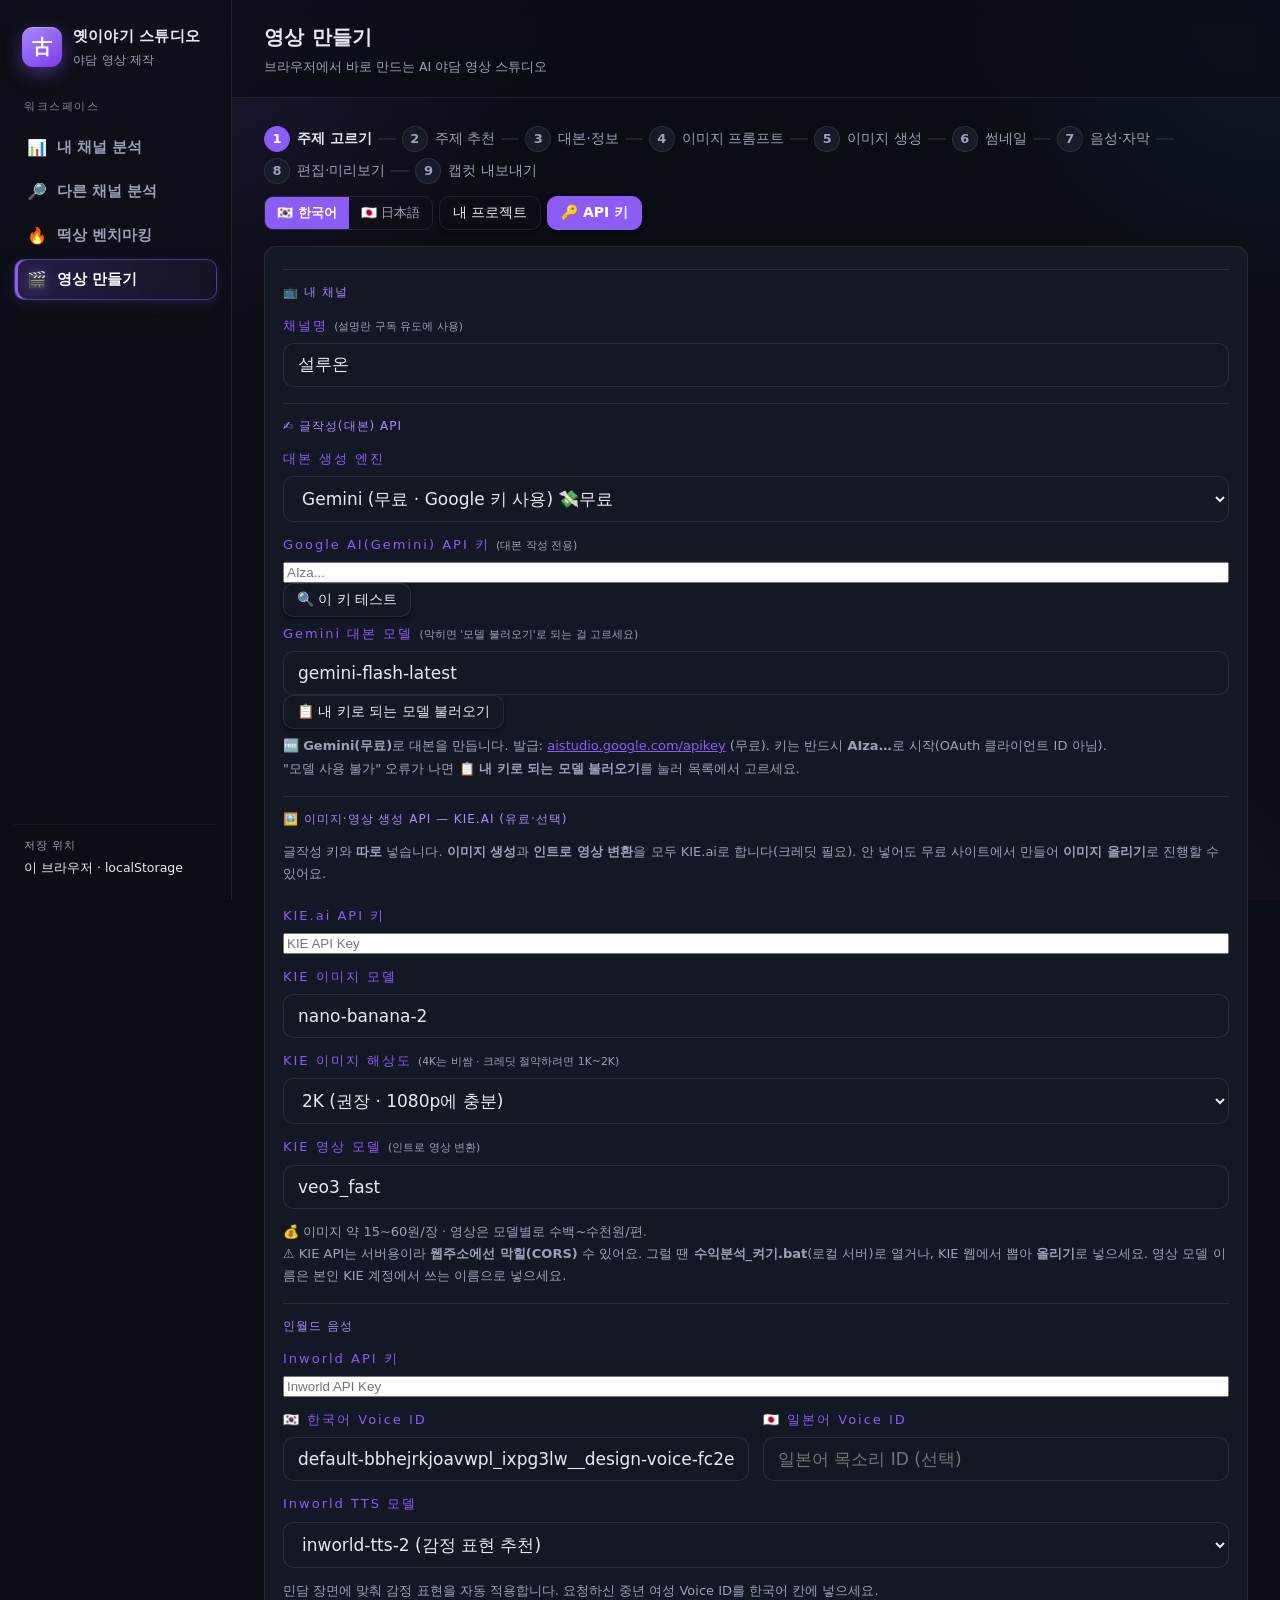
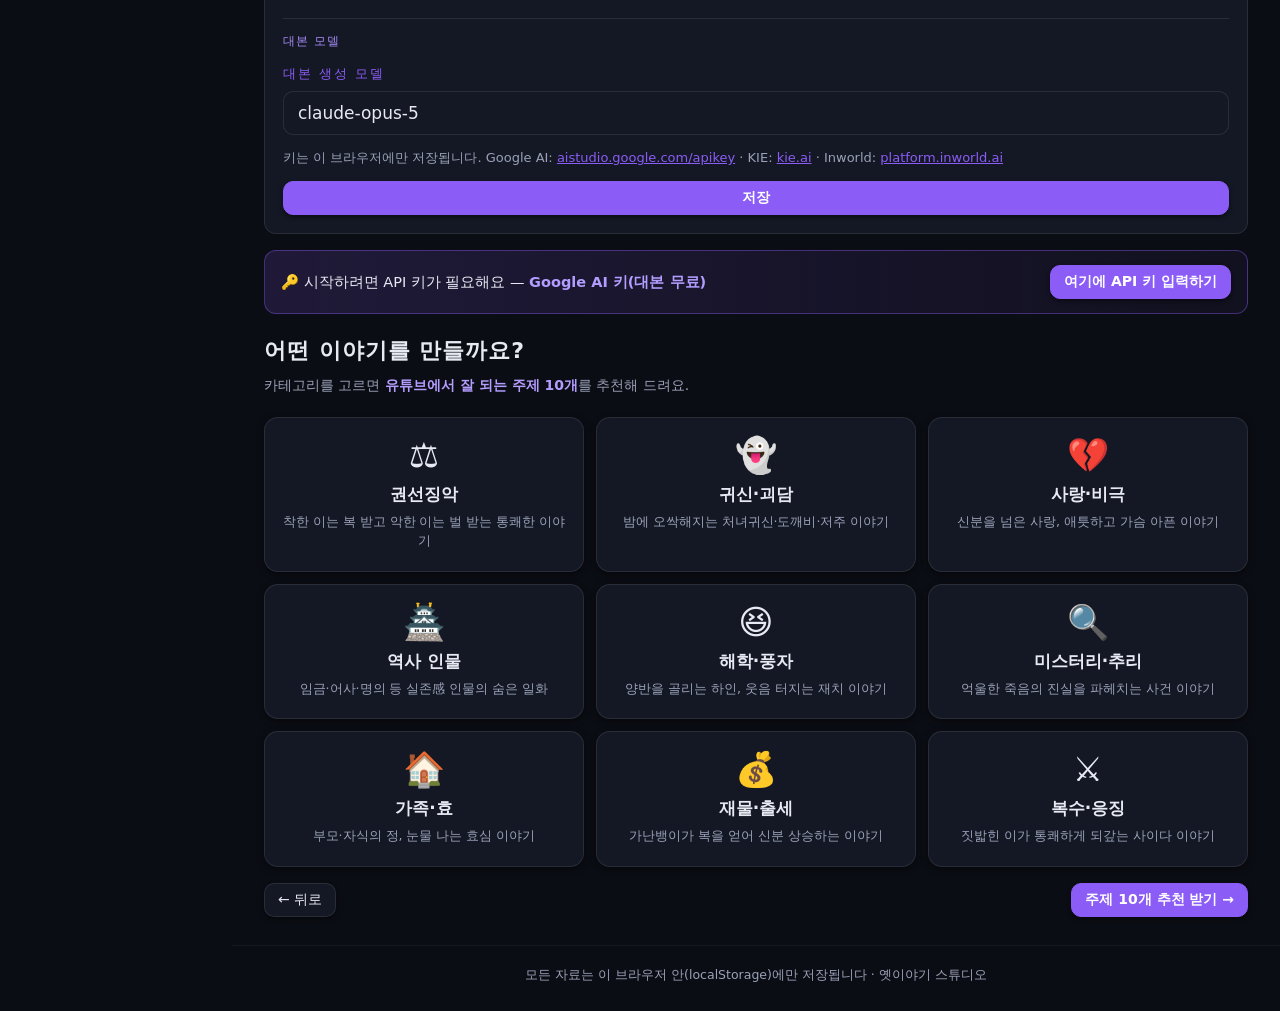
==== commit b9ba1082: "Use KIE Veo 3.1 image video API" ====
--- a/latest.html
+++ b/latest.html
@@ -134,13 +134,11 @@
             </label>
             <label class="field">
               <span class="field-label">KIE 영상 모델 <small>(인트로 영상 변환)</small></span>
-              <input type="text" id="prodKieVideoModel" list="kieVideoList" placeholder="veo3-fast" />
+              <input type="text" id="prodKieVideoModel" list="kieVideoList" placeholder="veo3_fast" />
               <datalist id="kieVideoList">
-                <option value="veo3-fast"></option>
+                <option value="veo3_fast"></option>
                 <option value="veo3"></option>
-                <option value="kling-v2"></option>
-                <option value="runway-gen3"></option>
-                <option value="sora-2"></option>
+                <option value="veo3_lite"></option>
               </datalist>
             </label>
             <p class="settings-note">💰 이미지 약 15~60원/장 · 영상은 모델별로 수백~수천원/편. <br>⚠ KIE API는 서버용이라 <b>웹주소에선 막힐(CORS)</b> 수 있어요. 그럴 땐 <b>수익분석_켜기.bat</b>(로컬 서버)로 열거나, KIE 웹에서 뽑아 <b>올리기</b>로 넣으세요. 영상 모델 이름은 본인 KIE 계정에서 쓰는 이름으로 넣으세요.</p>
@@ -456,7 +454,7 @@
   <script src="prompts.js"></script>
   <script src="app.js"></script>
   <script src="studio.js"></script>
-  <script src="producer.js?v=project-recovery-20260804"></script>
+  <script src="producer.js?v=kie-veo31-fix-20260804"></script>
   <script src="youtube.js"></script>
 </body>
 </html>
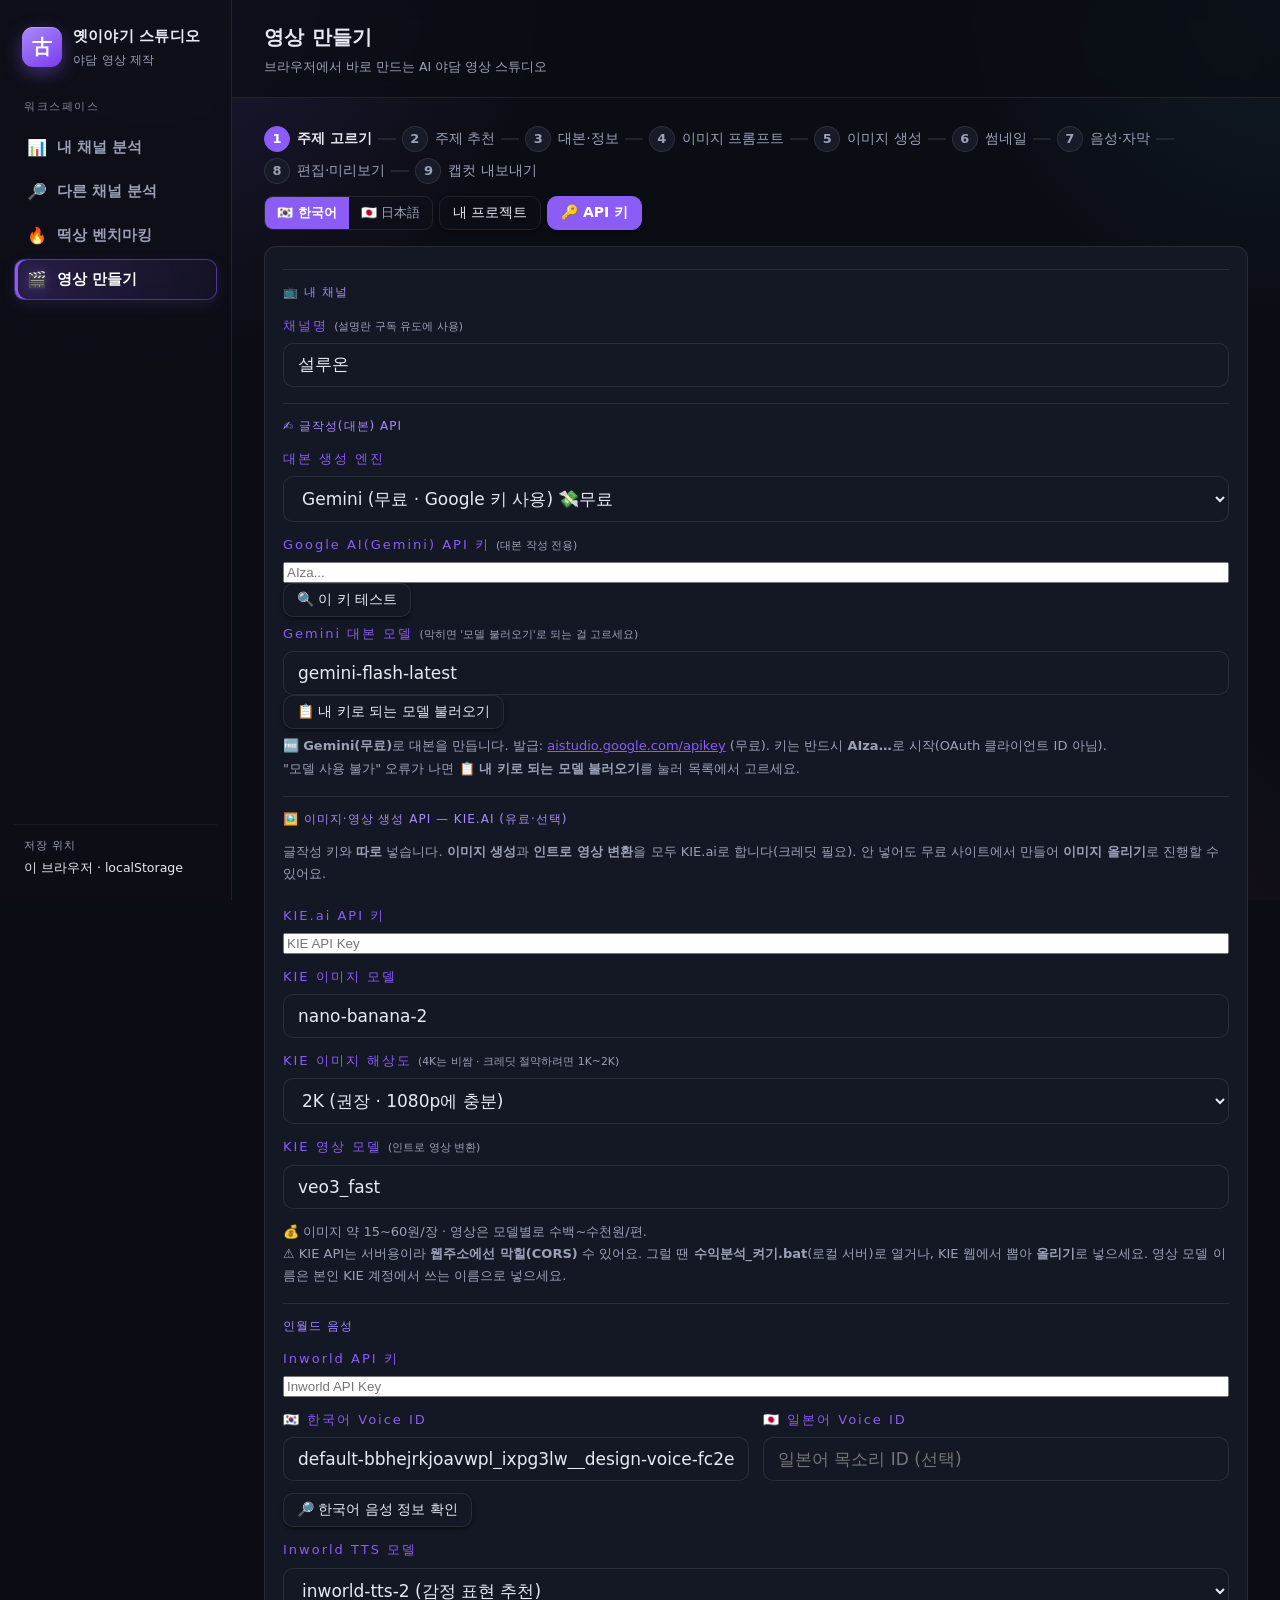
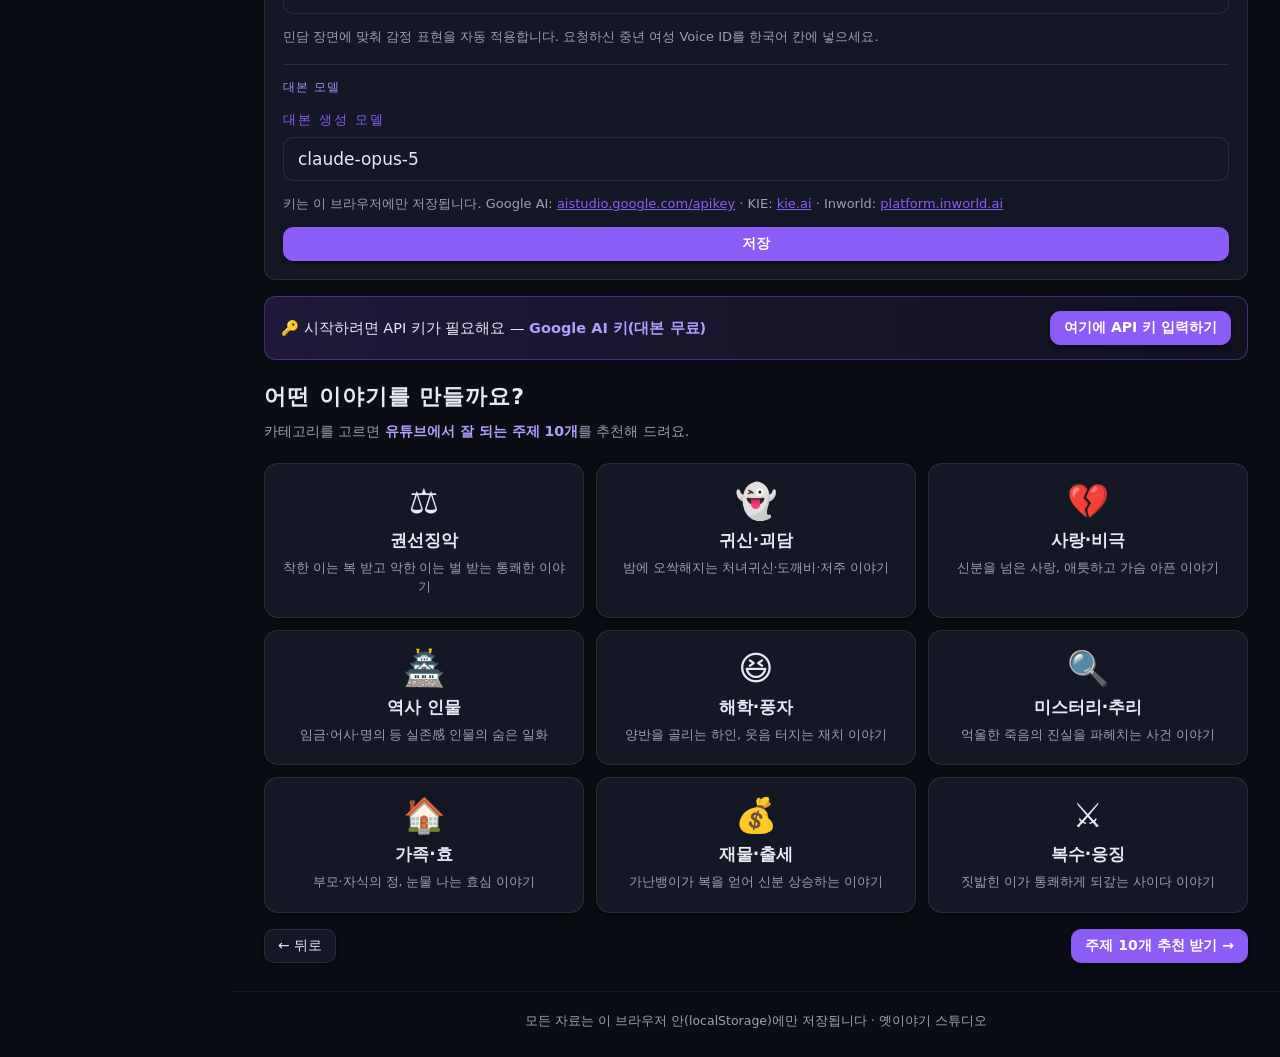
==== commit 6bb54e87: "Add Inworld voice metadata check" ====
--- a/latest.html
+++ b/latest.html
@@ -158,6 +158,10 @@
                 <input type="text" id="prodInworldVoiceJa" placeholder="일본어 목소리 ID (선택)" autocomplete="off" />
               </label>
             </div>
+            <div class="editor-row" style="align-items:center">
+              <button type="button" class="btn sm" id="prodCheckInworldVoice">🔎 한국어 음성 정보 확인</button>
+              <div id="prodCheckInworldVoiceResult" class="settings-note"></div>
+            </div>
             <label class="field">
               <span class="field-label">Inworld TTS 모델</span>
               <select id="prodInworldModel"><option value="inworld-tts-2">inworld-tts-2 (감정 표현 추천)</option><option value="inworld-tts-1.5-max">inworld-tts-1.5-max</option></select>
@@ -454,7 +458,7 @@
   <script src="prompts.js"></script>
   <script src="app.js"></script>
   <script src="studio.js"></script>
-  <script src="producer.js?v=kie-veo31-fix-20260804"></script>
+  <script src="producer.js?v=inworld-voice-check-20260804"></script>
   <script src="youtube.js"></script>
 </body>
 </html>
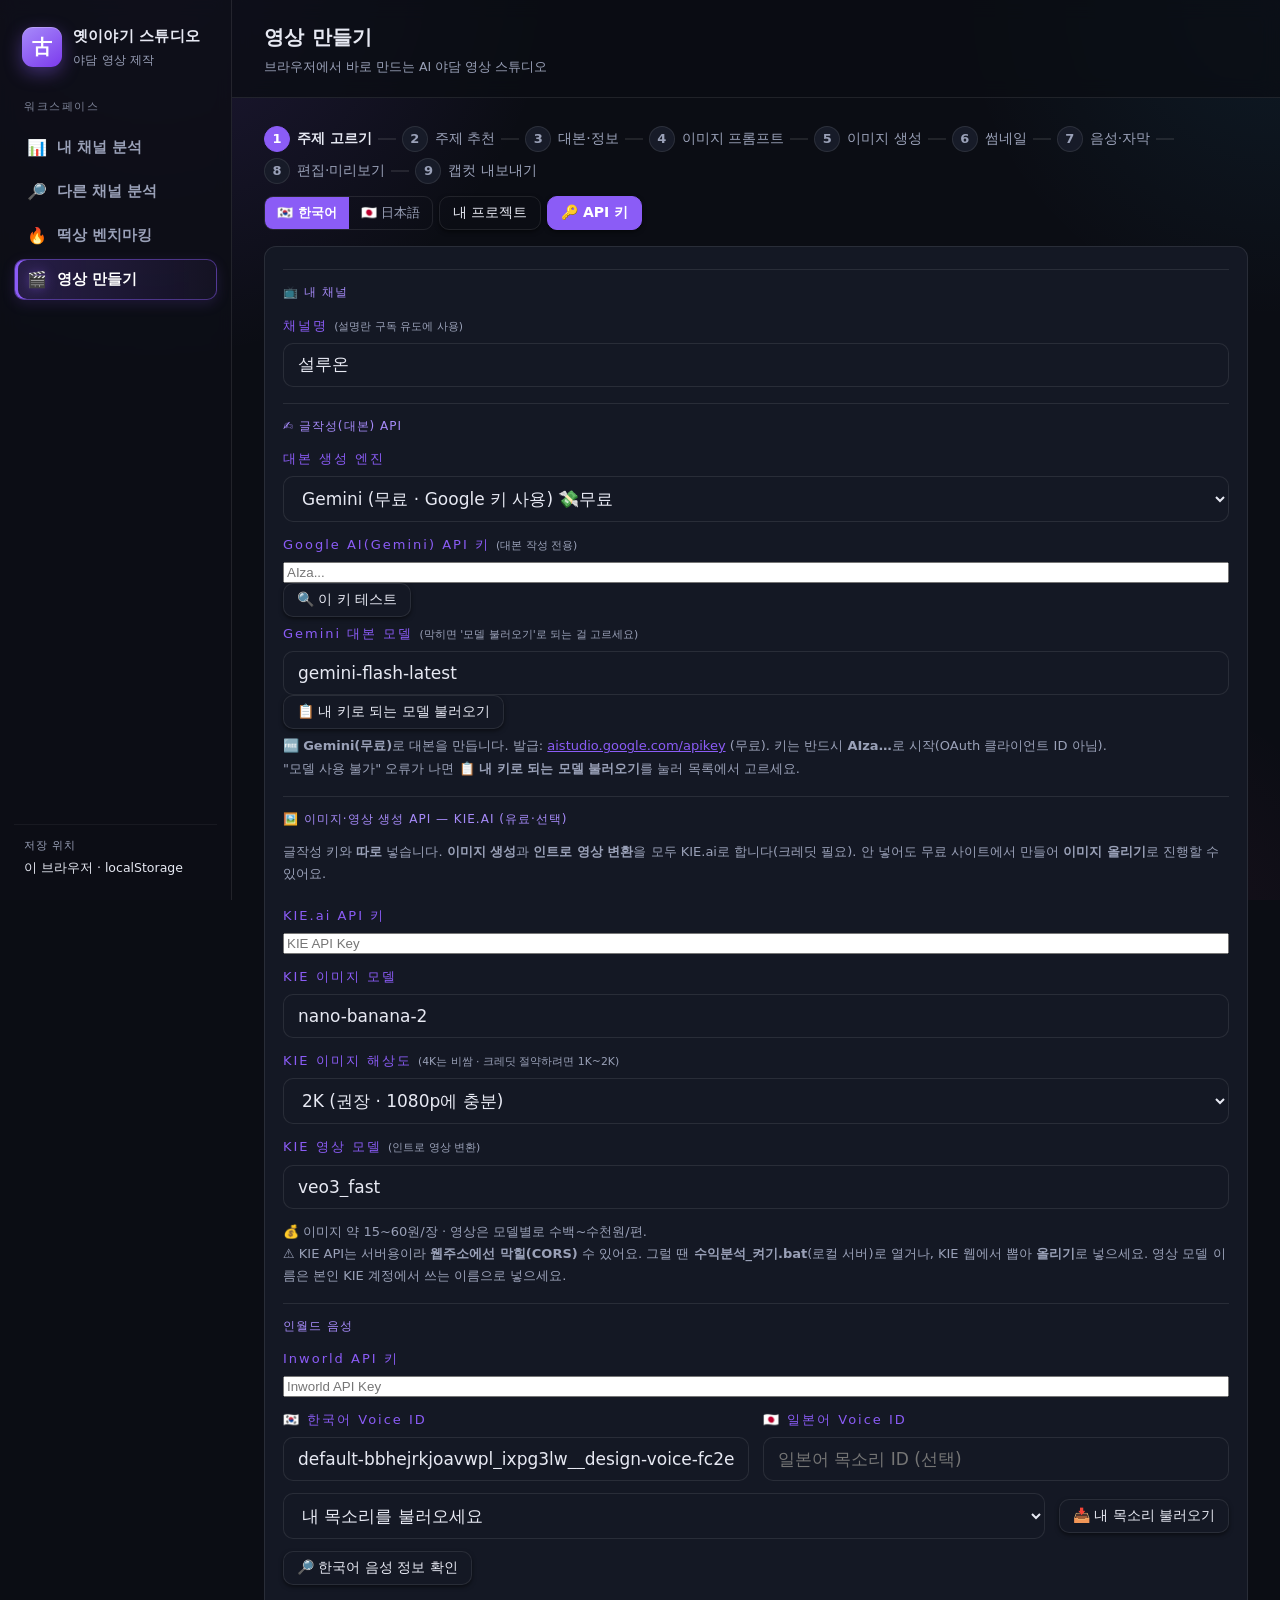
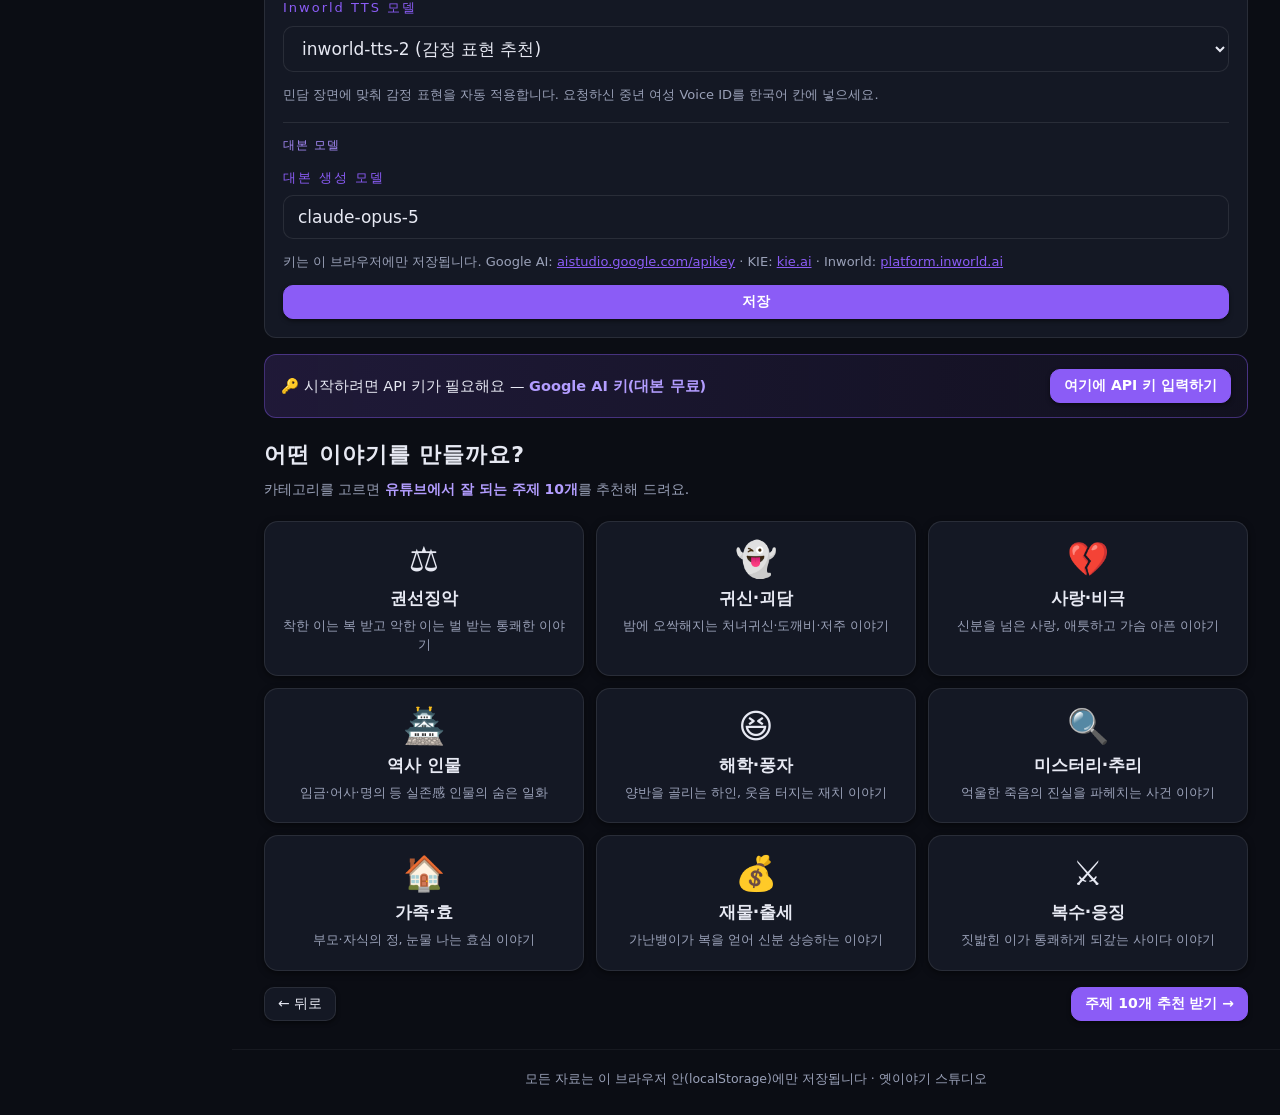
==== commit ab7b502b: "Load registered Inworld voices" ====
--- a/latest.html
+++ b/latest.html
@@ -159,6 +159,10 @@
               </label>
             </div>
             <div class="editor-row" style="align-items:center">
+              <select id="prodInworldVoiceList" style="flex:1"><option value="">내 목소리를 불러오세요</option></select>
+              <button type="button" class="btn sm" id="prodLoadInworldVoices">📥 내 목소리 불러오기</button>
+            </div>
+            <div class="editor-row" style="align-items:center">
               <button type="button" class="btn sm" id="prodCheckInworldVoice">🔎 한국어 음성 정보 확인</button>
               <div id="prodCheckInworldVoiceResult" class="settings-note"></div>
             </div>
@@ -458,7 +462,7 @@
   <script src="prompts.js"></script>
   <script src="app.js"></script>
   <script src="studio.js"></script>
-  <script src="producer.js?v=inworld-voice-check-20260804"></script>
+  <script src="producer.js?v=inworld-my-voices-20260804"></script>
   <script src="youtube.js"></script>
 </body>
 </html>
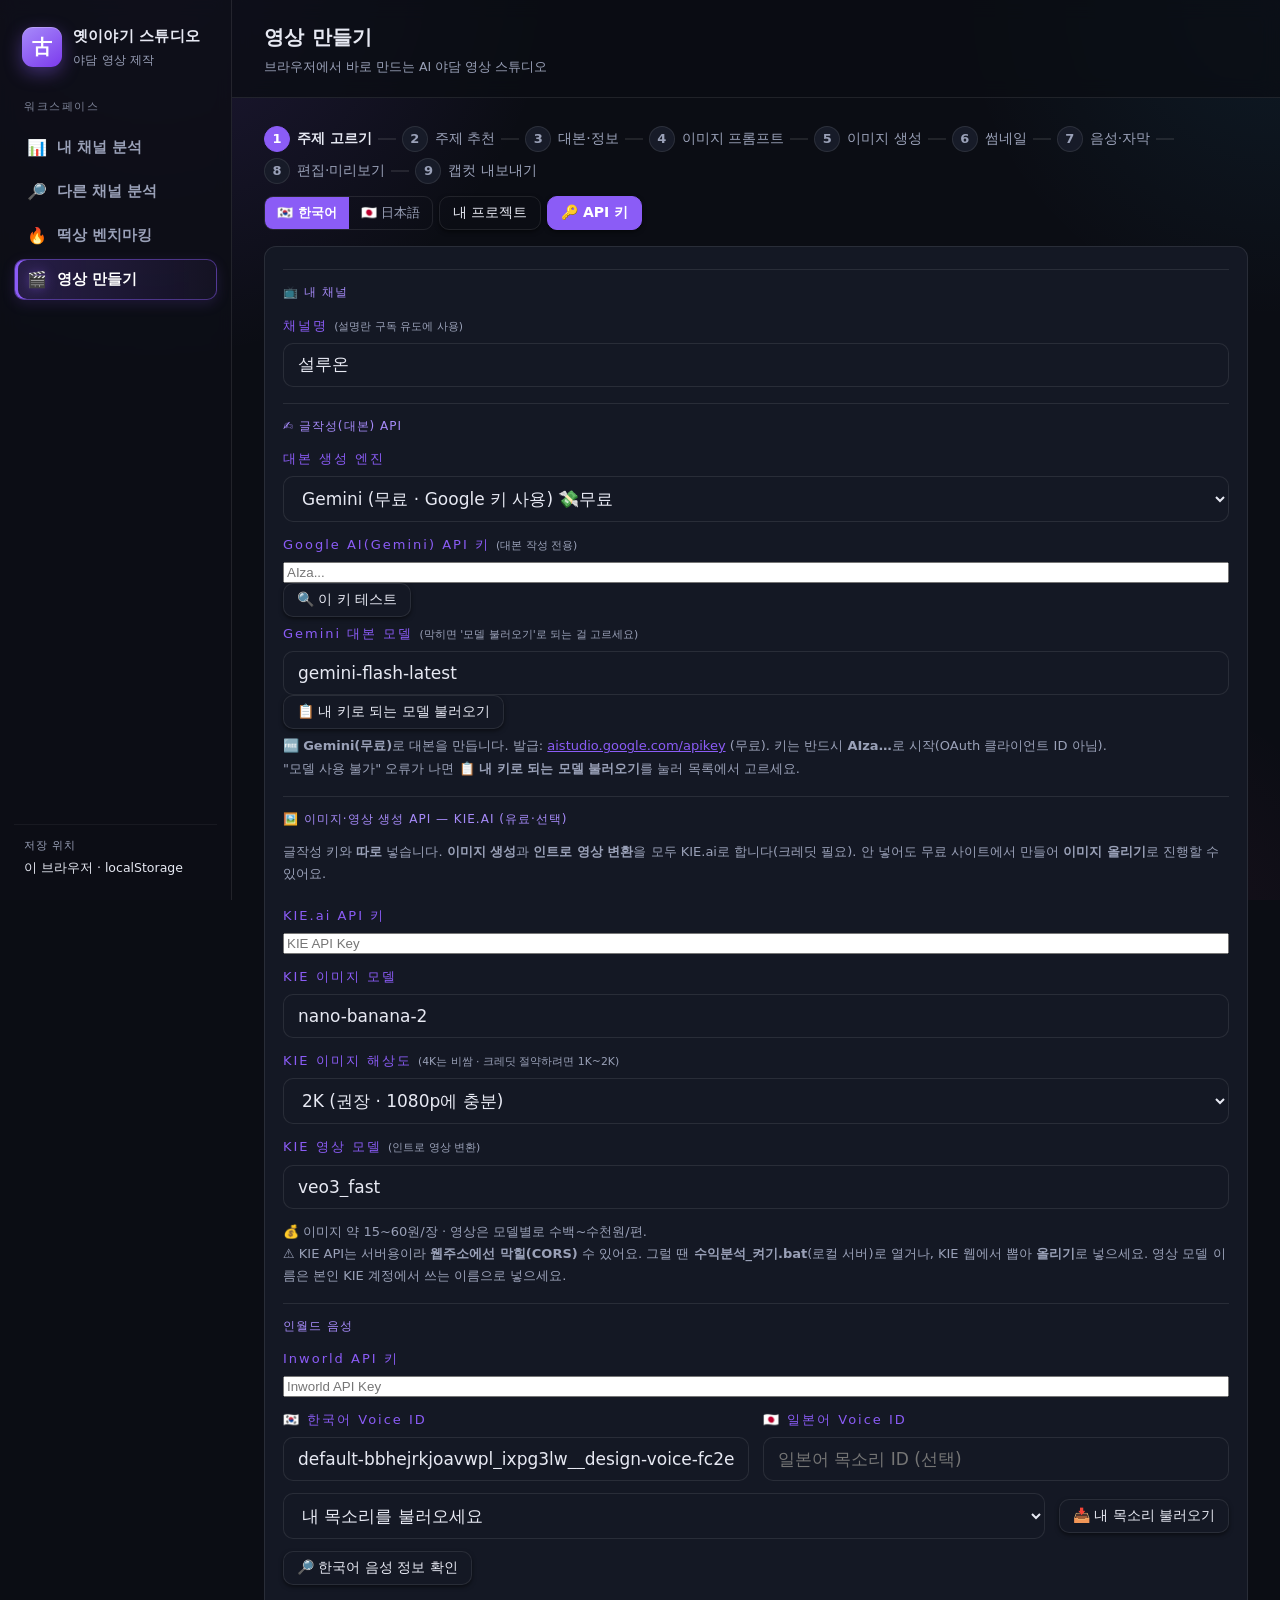
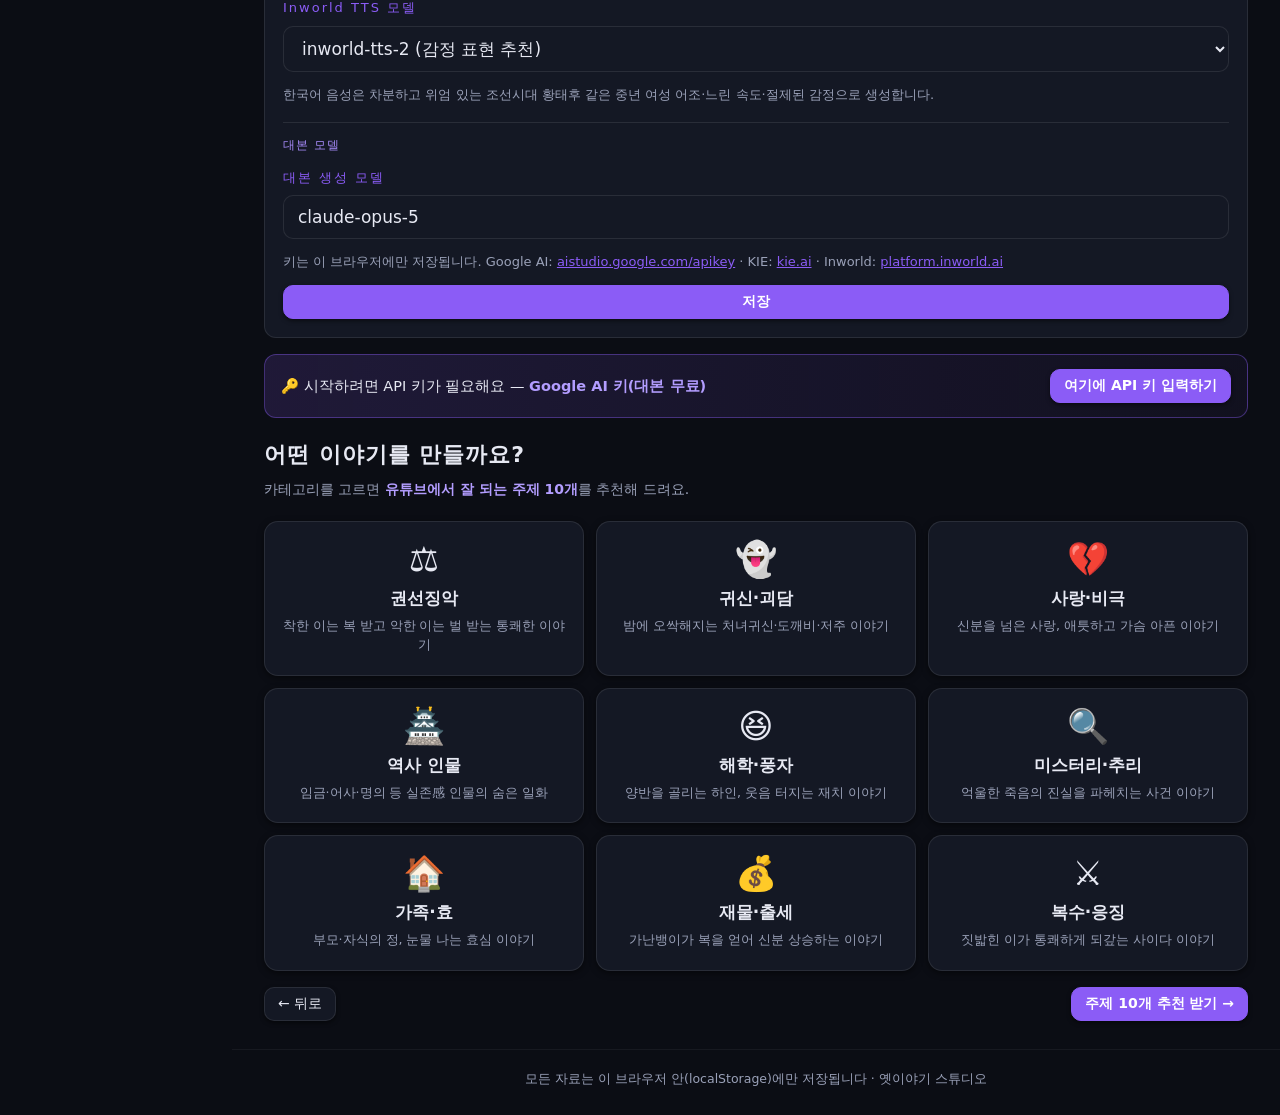
==== commit 6c2e7337: "Tune Inworld voice for Queen Dowager narration" ====
--- a/latest.html
+++ b/latest.html
@@ -170,7 +170,7 @@
               <span class="field-label">Inworld TTS 모델</span>
               <select id="prodInworldModel"><option value="inworld-tts-2">inworld-tts-2 (감정 표현 추천)</option><option value="inworld-tts-1.5-max">inworld-tts-1.5-max</option></select>
             </label>
-            <p class="settings-note">민담 장면에 맞춰 감정 표현을 자동 적용합니다. 요청하신 중년 여성 Voice ID를 한국어 칸에 넣으세요.</p>
+            <p class="settings-note">한국어 음성은 차분하고 위엄 있는 조선시대 황태후 같은 중년 여성 어조·느린 속도·절제된 감정으로 생성합니다.</p>
 
             <div class="key-divider">대본 모델</div>
             <label class="field">
@@ -462,7 +462,7 @@
   <script src="prompts.js"></script>
   <script src="app.js"></script>
   <script src="studio.js"></script>
-  <script src="producer.js?v=inworld-my-voices-20260804"></script>
+  <script src="producer.js?v=inworld-queen-dowager-20260804"></script>
   <script src="youtube.js"></script>
 </body>
 </html>
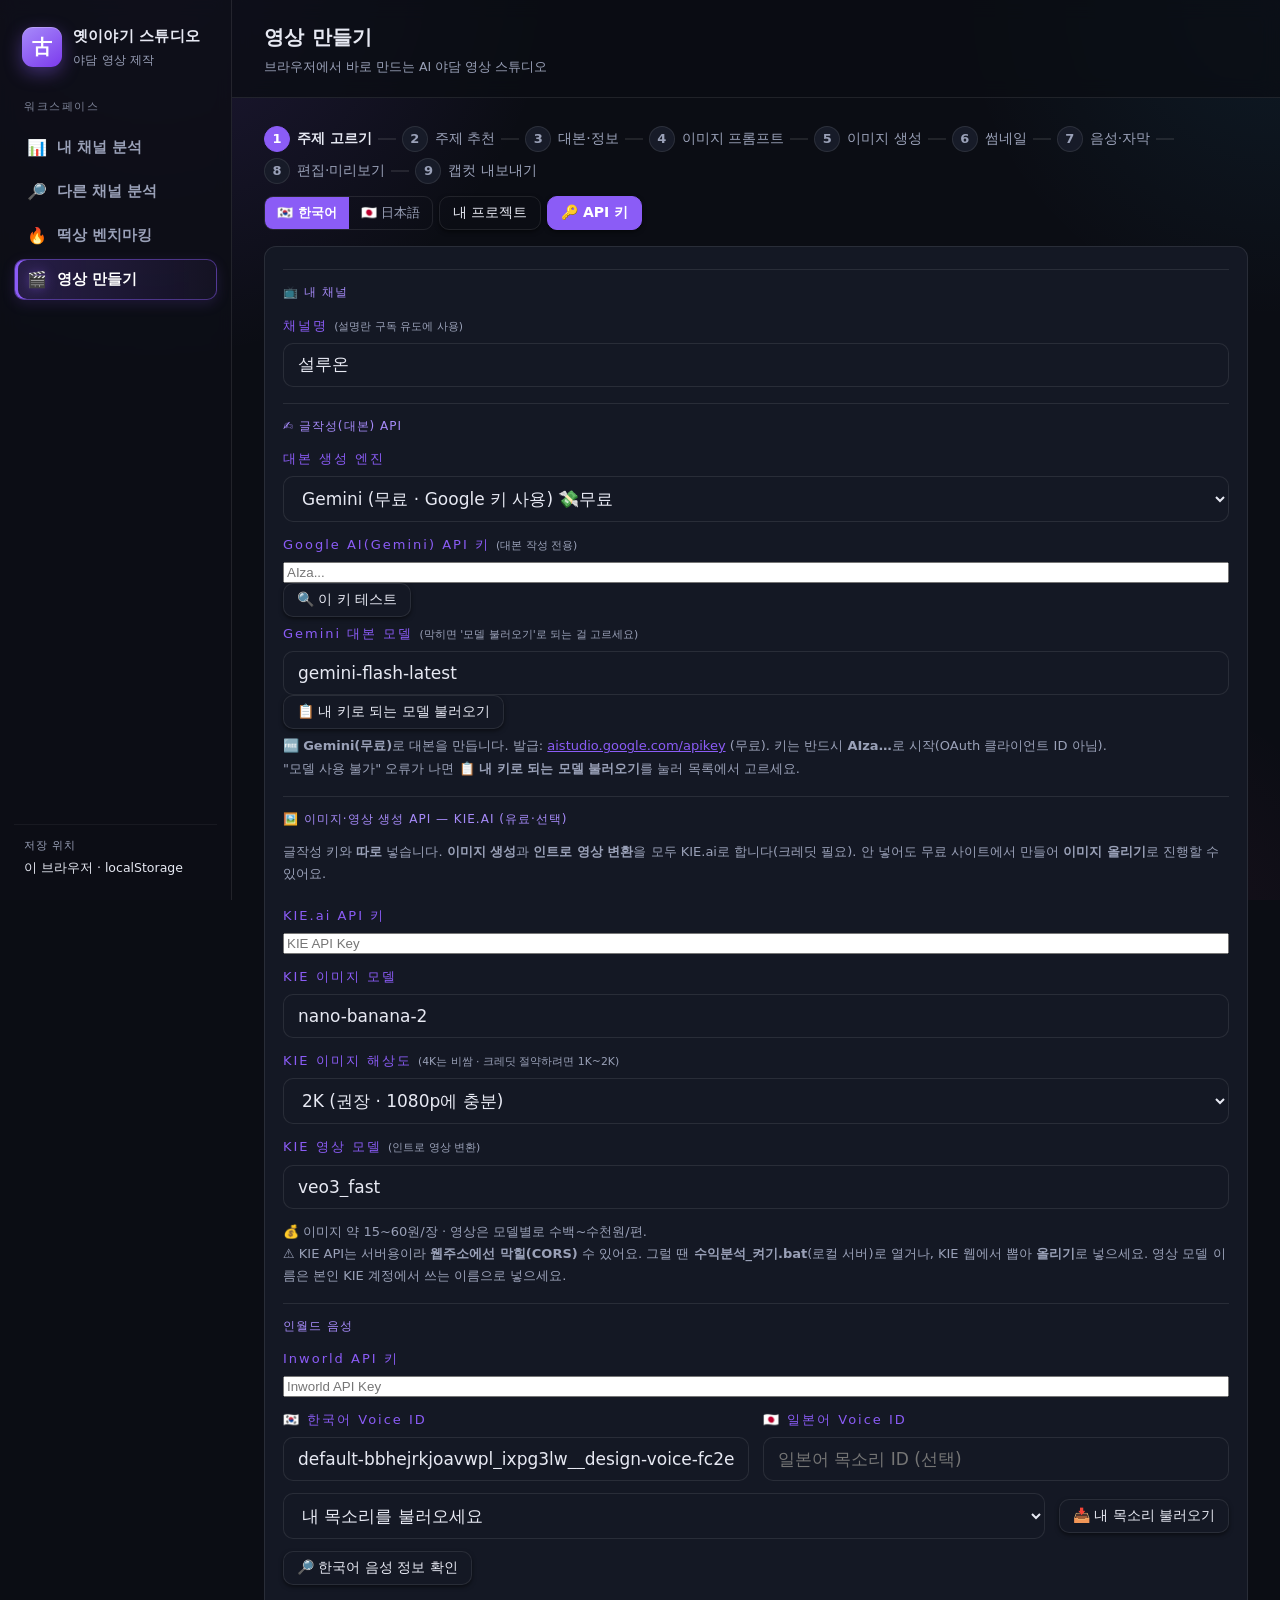
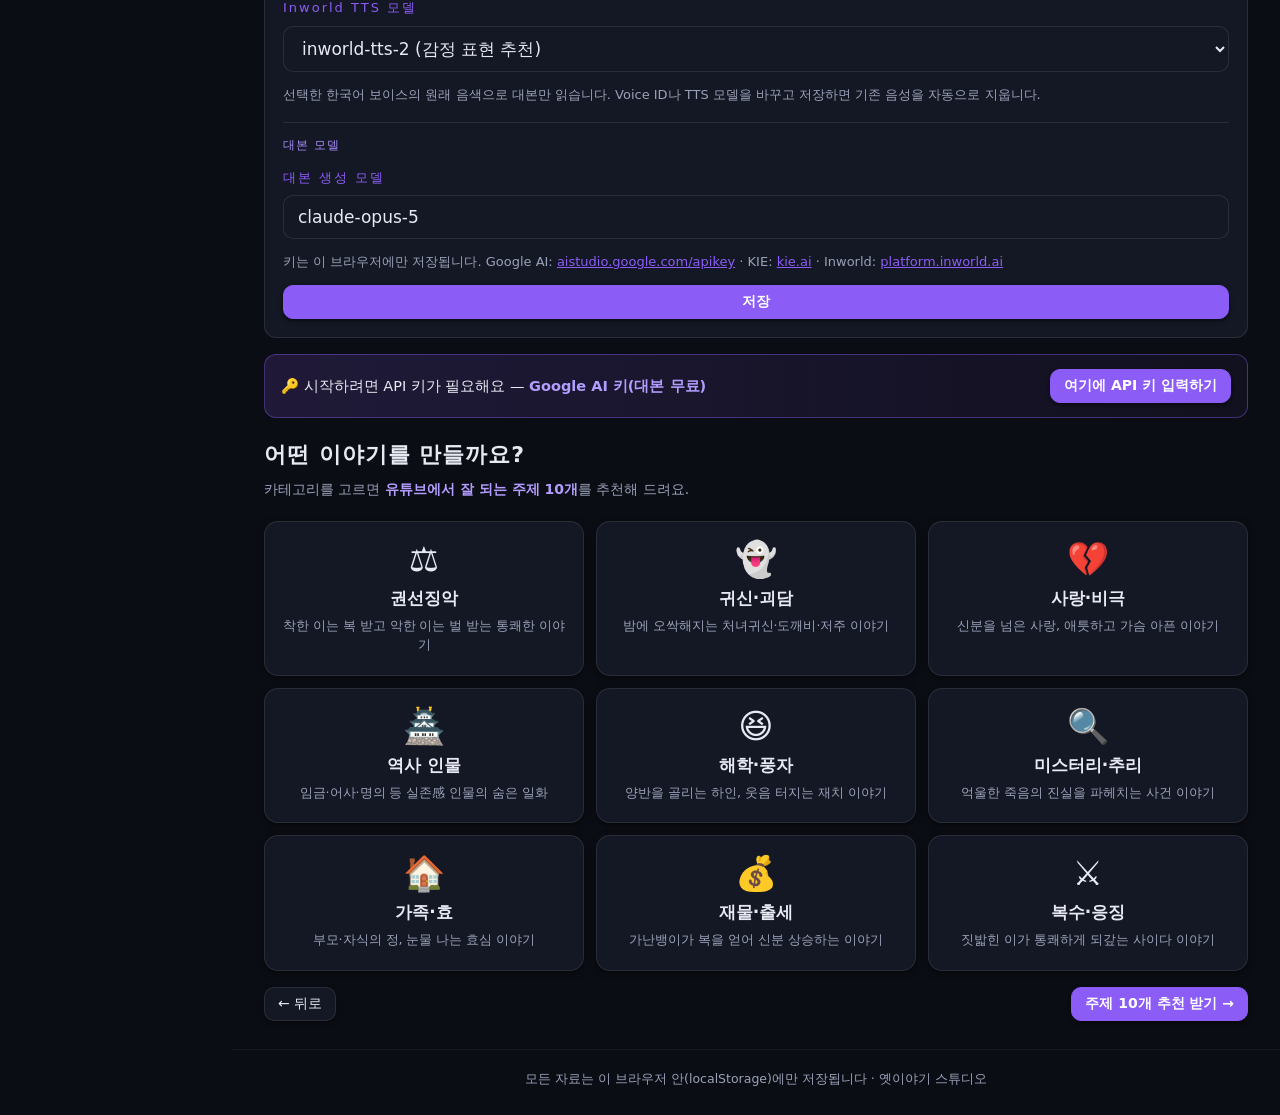
==== commit 6b28ca77: "Send pure Korean text to Inworld" ====
--- a/latest.html
+++ b/latest.html
@@ -170,7 +170,7 @@
               <span class="field-label">Inworld TTS 모델</span>
               <select id="prodInworldModel"><option value="inworld-tts-2">inworld-tts-2 (감정 표현 추천)</option><option value="inworld-tts-1.5-max">inworld-tts-1.5-max</option></select>
             </label>
-            <p class="settings-note">한국어 음성은 차분하고 위엄 있는 조선시대 황태후 같은 중년 여성 어조·느린 속도·절제된 감정으로 생성합니다.</p>
+            <p class="settings-note">선택한 한국어 보이스의 원래 음색으로 대본만 읽습니다. Voice ID나 TTS 모델을 바꾸고 저장하면 기존 음성을 자동으로 지웁니다.</p>
 
             <div class="key-divider">대본 모델</div>
             <label class="field">
@@ -462,7 +462,7 @@
   <script src="prompts.js"></script>
   <script src="app.js"></script>
   <script src="studio.js"></script>
-  <script src="producer.js?v=inworld-queen-dowager-20260804"></script>
+  <script src="producer.js?v=inworld-pure-korean-20260804"></script>
   <script src="youtube.js"></script>
 </body>
 </html>
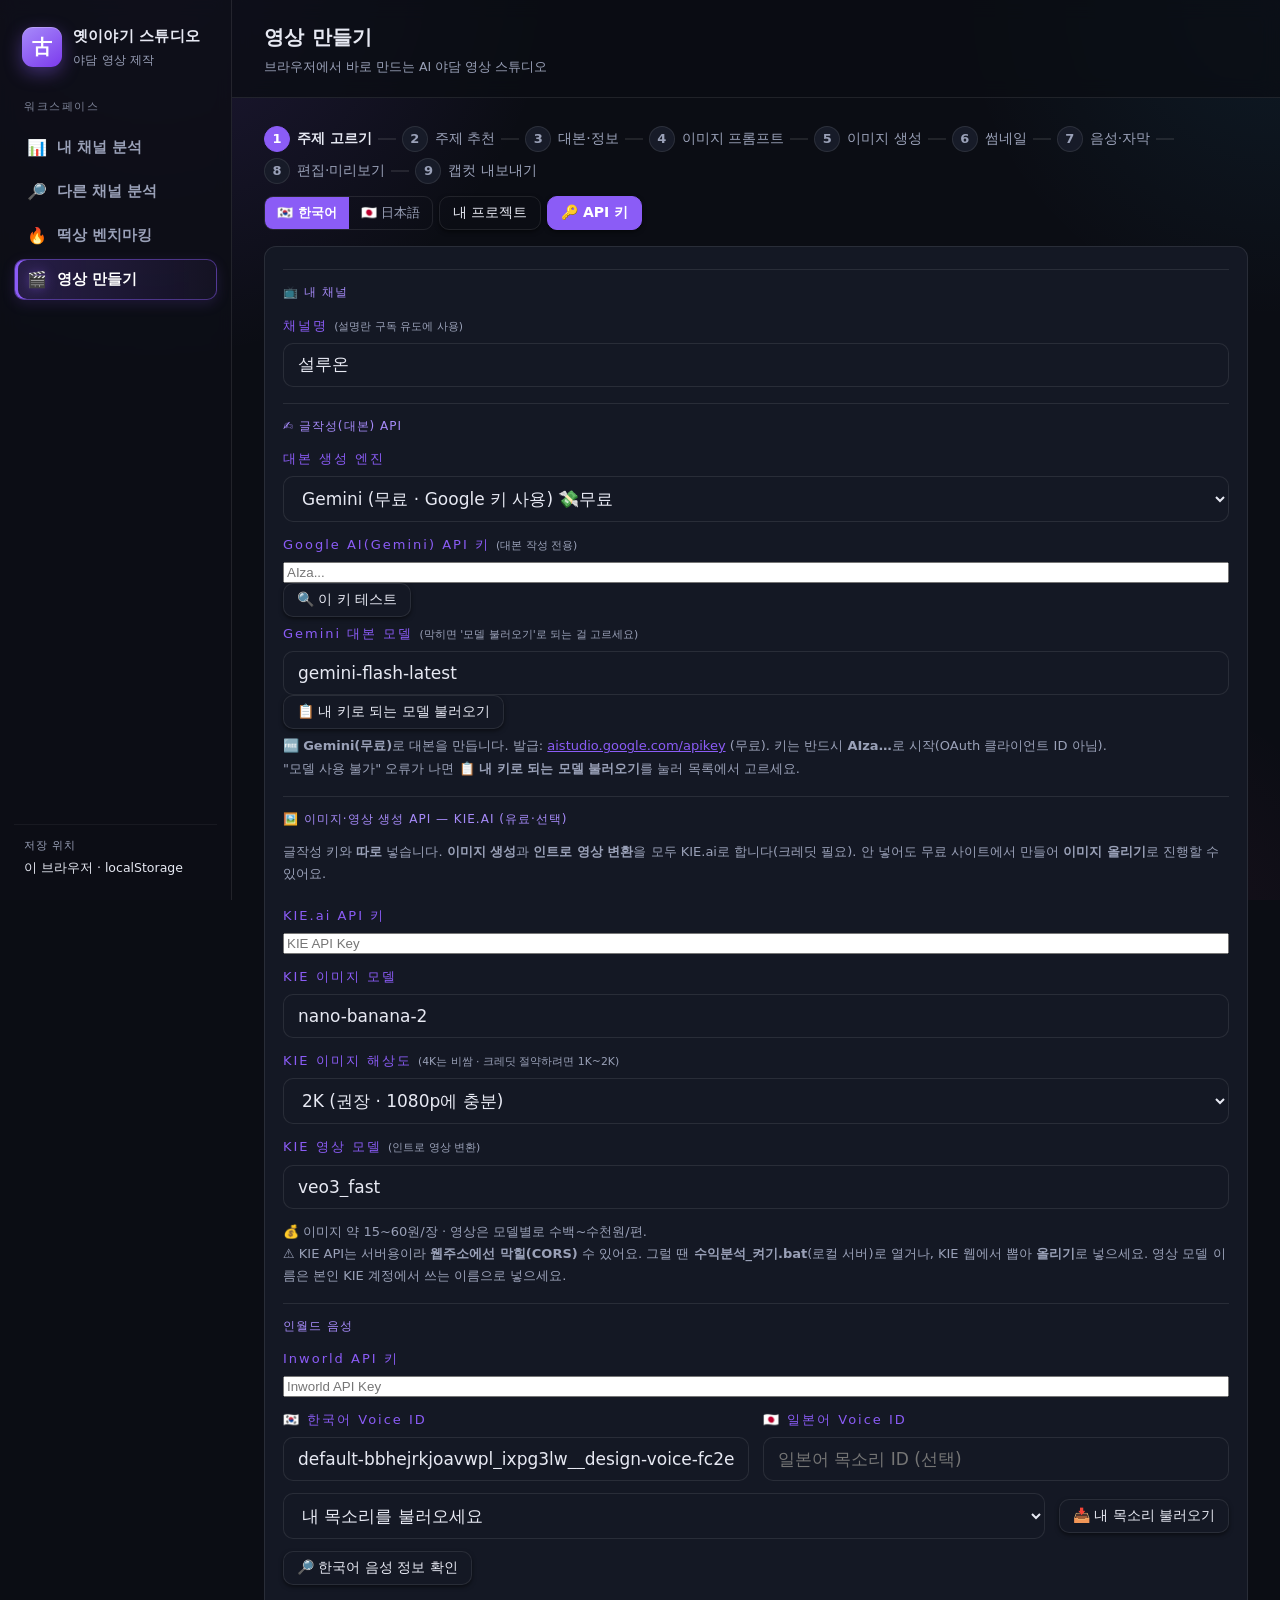
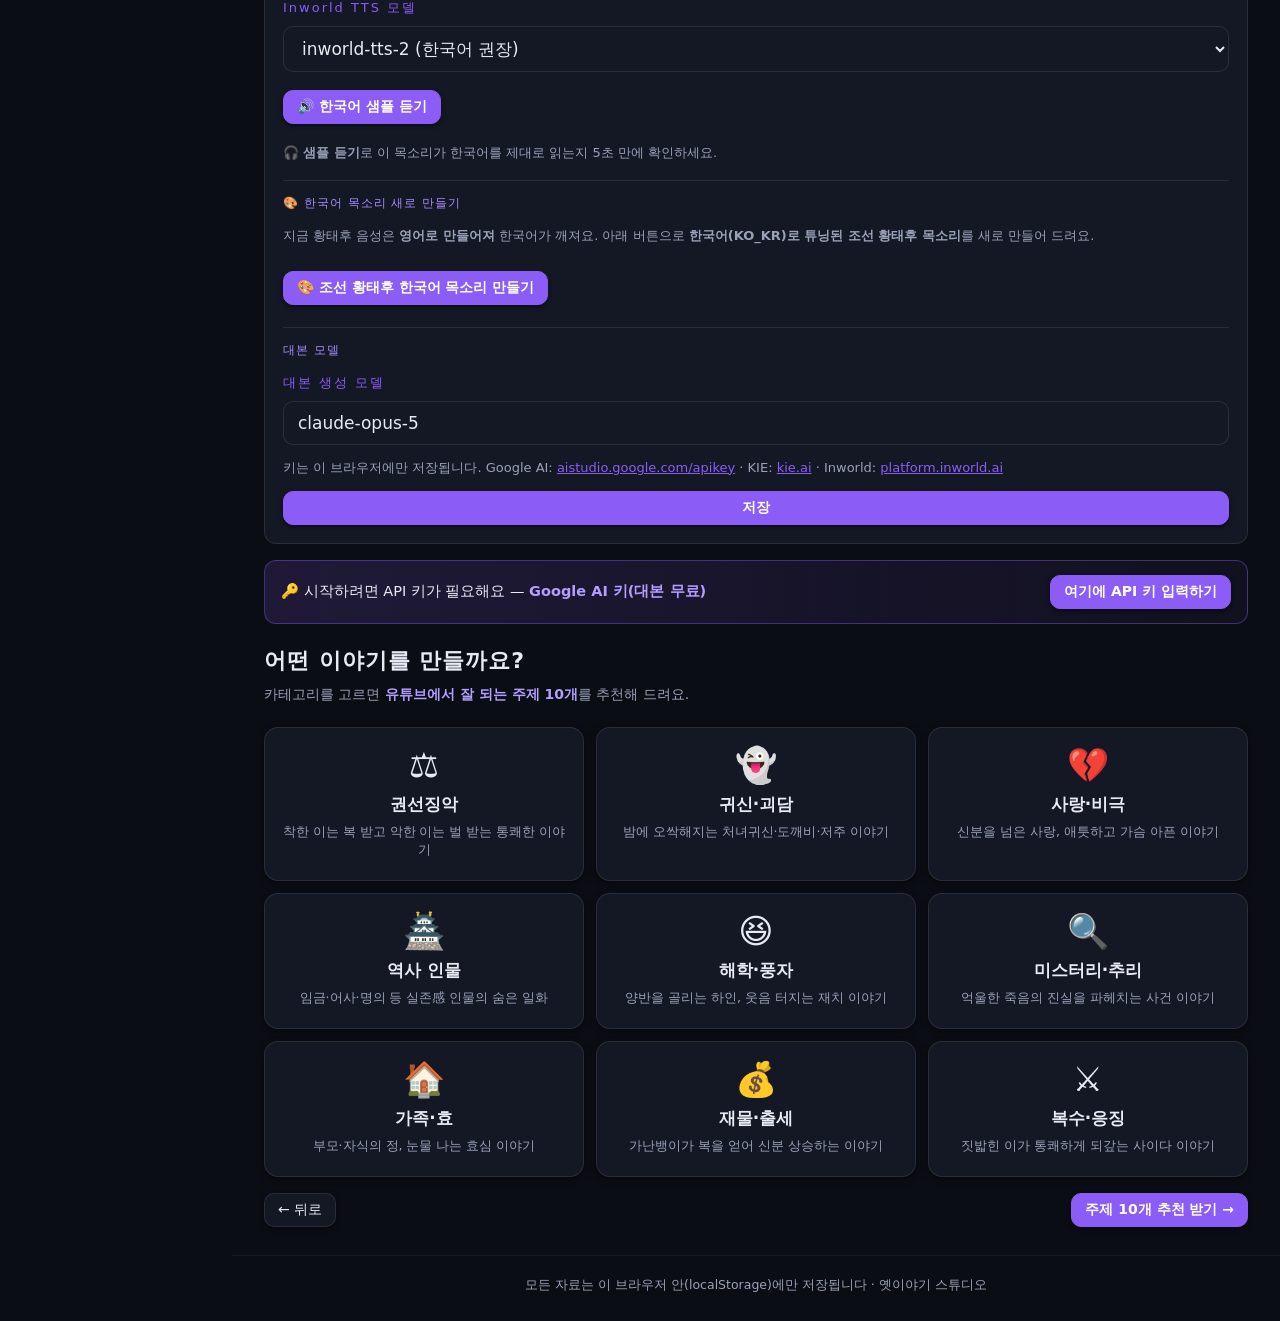
==== commit 50799509: "latest.html을 최신 index.html과 동기화 — 🎨 목소리 만들기·🔊 샘플 버튼 포함 + 캐시버스터 Co-Authored-By: Claude Opus 4.8 <nore" ====
--- a/latest.html
+++ b/latest.html
@@ -168,9 +168,19 @@
             </div>
             <label class="field">
               <span class="field-label">Inworld TTS 모델</span>
-              <select id="prodInworldModel"><option value="inworld-tts-2">inworld-tts-2 (감정 표현 추천)</option><option value="inworld-tts-1.5-max">inworld-tts-1.5-max</option></select>
-            </label>
-            <p class="settings-note">선택한 한국어 보이스의 원래 음색으로 대본만 읽습니다. Voice ID나 TTS 모델을 바꾸고 저장하면 기존 음성을 자동으로 지웁니다.</p>
+              <select id="prodInworldModel"><option value="inworld-tts-2">inworld-tts-2 (한국어 권장)</option><option value="inworld-tts-1.5-max">inworld-tts-1.5-max (영어 위주)</option></select>
+            </label>
+            <div class="yt-row" style="margin:6px 0">
+              <button type="button" class="btn sm btn-primary" id="prodInworldSample">🔊 한국어 샘플 듣기</button>
+              <span id="prodInworldSampleResult" class="settings-note" style="margin:0"></span>
+            </div>
+            <p class="settings-note">🎧 <b>샘플 듣기</b>로 이 목소리가 한국어를 제대로 읽는지 5초 만에 확인하세요.</p>
+            <div class="key-divider">🎨 한국어 목소리 새로 만들기</div>
+            <p class="settings-note" style="margin-bottom:6px">지금 황태후 음성은 <b>영어로 만들어져</b> 한국어가 깨져요. 아래 버튼으로 <b>한국어(KO_KR)로 튜닝된 조선 황태후 목소리</b>를 새로 만들어 드려요.</p>
+            <div class="yt-row" style="margin:6px 0; flex-wrap:wrap">
+              <button type="button" class="btn sm btn-primary" id="prodDesignVoice">🎨 조선 황태후 한국어 목소리 만들기</button>
+              <span id="prodDesignVoiceResult" class="settings-note" style="margin:0"></span>
+            </div>
 
             <div class="key-divider">대본 모델</div>
             <label class="field">
@@ -458,11 +468,11 @@
 
   <div class="toast" id="toast" hidden></div>
 
-  <script src="data.js"></script>
-  <script src="prompts.js"></script>
-  <script src="app.js"></script>
-  <script src="studio.js"></script>
-  <script src="producer.js?v=inworld-pure-korean-20260804"></script>
-  <script src="youtube.js"></script>
+  <script src="data.js?v=20260803-2355"></script>
+  <script src="prompts.js?v=20260803-2355"></script>
+  <script src="app.js?v=20260803-2355"></script>
+  <script src="studio.js?v=20260803-2355"></script>
+  <script src="producer.js?v=20260803-2355"></script>
+  <script src="youtube.js?v=20260803-2355"></script>
 </body>
 </html>
